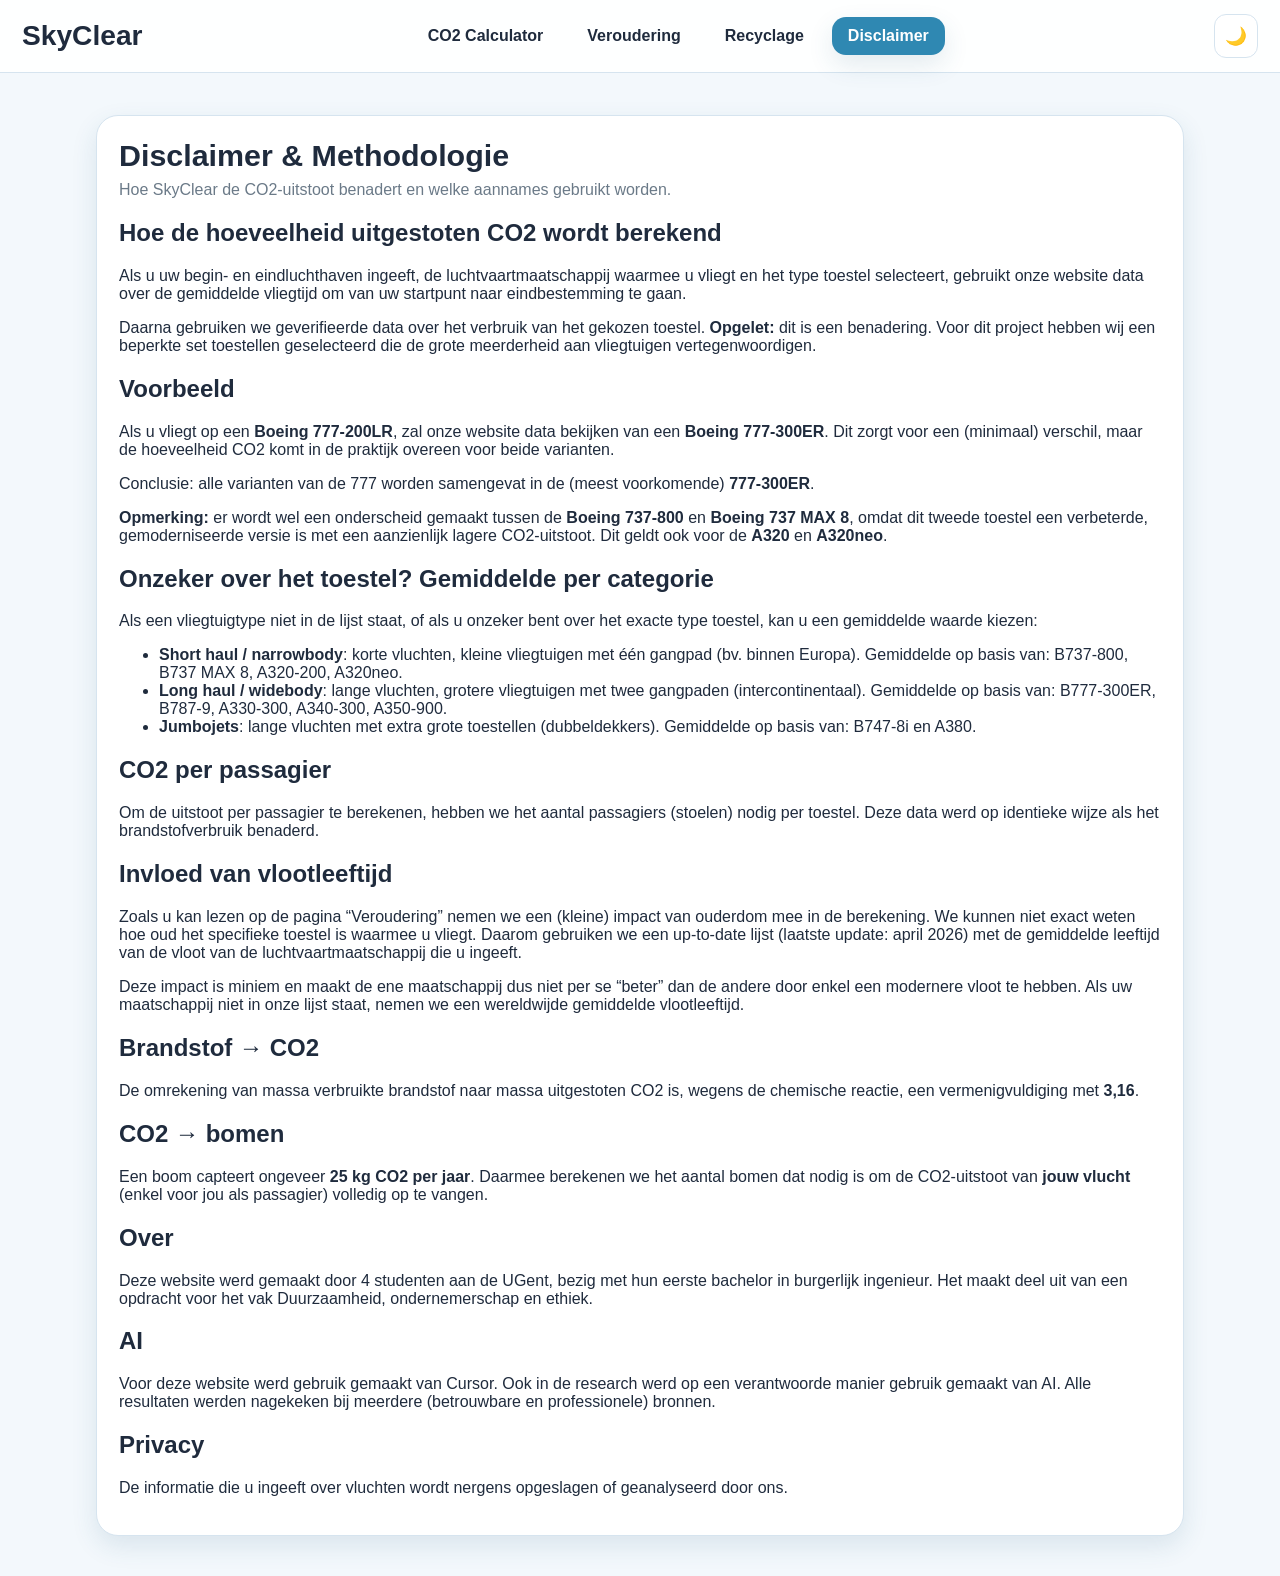
==== disclaimer.html @ 93b94256 "grote aanpassing" ====
<!DOCTYPE html>
<html lang="nl">
  <head>
    <meta charset="UTF-8" />
    <meta name="viewport" content="width=device-width, initial-scale=1.0" />
    <title>SkyClear - Disclaimer</title>
    <link rel="stylesheet" href="styles.css" />
  </head>
  <body>
    <header class="header-shell">
      <div class="header-left">
        <img
          class="logo-small"
          src="assets/skyclear-logo.png"
          alt="SkyClear logo"
          onerror="this.style.display='none'"
        />
        <h1>SkyClear</h1>
      </div>
      <nav class="top-tabs" aria-label="Tabbladen">
        <a class="tab" href="index.html">CO2 Calculator</a>
        <a class="tab" href="onderzoek.html">Veroudering</a>
        <a class="tab" href="recyclage.html">Recyclage</a>
        <a class="tab active" href="disclaimer.html">Disclaimer</a>
      </nav>
      <button id="themeToggle" class="theme-toggle" type="button" aria-label="Toggle dark mode">🌙</button>
    </header>

    <main class="main-wrap">
      <section class="card">
        <div class="card-title">Disclaimer & Methodologie</div>
        <p class="subtitle">Hoe SkyClear de CO2-uitstoot benadert en welke aannames gebruikt worden.</p>

        <h2>Hoe de hoeveelheid uitgestoten CO2 wordt berekend</h2>
        <p>
          Als u uw begin- en eindluchthaven ingeeft, de luchtvaartmaatschappij waarmee u vliegt en het type toestel selecteert,
          gebruikt onze website data over de gemiddelde vliegtijd om van uw startpunt naar eindbestemming te gaan.
        </p>
        <p>
          Daarna gebruiken we geverifieerde data over het verbruik van het gekozen toestel. <strong>Opgelet:</strong> dit is een benadering.
          Voor dit project hebben wij een beperkte set toestellen geselecteerd die de grote meerderheid aan vliegtuigen vertegenwoordigen.
        </p>

        <h2>Voorbeeld</h2>
        <p>
          Als u vliegt op een <strong>Boeing 777-200LR</strong>, zal onze website data bekijken van een <strong>Boeing 777-300ER</strong>.
          Dit zorgt voor een (minimaal) verschil, maar de hoeveelheid CO2 komt in de praktijk overeen voor beide varianten.
        </p>
        <p>
          Conclusie: alle varianten van de 777 worden samengevat in de (meest voorkomende) <strong>777-300ER</strong>.
        </p>
        <p>
          <strong>Opmerking:</strong> er wordt wel een onderscheid gemaakt tussen de <strong>Boeing 737-800</strong> en <strong>Boeing 737 MAX 8</strong>,
          omdat dit tweede toestel een verbeterde, gemoderniseerde versie is met een aanzienlijk lagere CO2-uitstoot.
          Dit geldt ook voor de <strong>A320</strong> en <strong>A320neo</strong>.
        </p>

        <h2>Onzeker over het toestel? Gemiddelde per categorie</h2>
        <p>Als een vliegtuigtype niet in de lijst staat, of als u onzeker bent over het exacte type toestel, kan u een gemiddelde waarde kiezen:</p>
        <ul>
          <li>
            <strong>Short haul / narrowbody</strong>: korte vluchten, kleine vliegtuigen met één gangpad (bv. binnen Europa).
            Gemiddelde op basis van: B737-800, B737 MAX 8, A320-200, A320neo.
          </li>
          <li>
            <strong>Long haul / widebody</strong>: lange vluchten, grotere vliegtuigen met twee gangpaden (intercontinentaal).
            Gemiddelde op basis van: B777-300ER, B787-9, A330-300, A340-300, A350-900.
          </li>
          <li>
            <strong>Jumbojets</strong>: lange vluchten met extra grote toestellen (dubbeldekkers).
            Gemiddelde op basis van: B747-8i en A380.
          </li>
        </ul>

        <h2>CO2 per passagier</h2>
        <p>
          Om de uitstoot per passagier te berekenen, hebben we het aantal passagiers (stoelen) nodig per toestel.
          Deze data werd op identieke wijze als het brandstofverbruik benaderd.
        </p>

        <h2>Invloed van vlootleeftijd</h2>
        <p>
          Zoals u kan lezen op de pagina “Veroudering” nemen we een (kleine) impact van ouderdom mee in de berekening.
          We kunnen niet exact weten hoe oud het specifieke toestel is waarmee u vliegt. Daarom gebruiken we een up-to-date lijst
          (laatste update: april 2026) met de gemiddelde leeftijd van de vloot van de luchtvaartmaatschappij die u ingeeft.
        </p>
        <p>
          Deze impact is miniem en maakt de ene maatschappij dus niet per se “beter” dan de andere door enkel een modernere vloot te hebben.
          Als uw maatschappij niet in onze lijst staat, nemen we een wereldwijde gemiddelde vlootleeftijd.
        </p>

        <h2>Brandstof → CO2</h2>
        <p>
          De omrekening van massa verbruikte brandstof naar massa uitgestoten CO2 is, wegens de chemische reactie,
          een vermenigvuldiging met <strong>3,16</strong>.
        </p>

        <h2>CO2 → bomen</h2>
        <p>
          Een boom capteert ongeveer <strong>25 kg CO2 per jaar</strong>. Daarmee berekenen we het aantal bomen dat nodig is
          om de CO2-uitstoot van <strong>jouw vlucht</strong> (enkel voor jou als passagier) volledig op te vangen.
        </p>

        <h2>Over</h2>
        <p>
          Deze website werd gemaakt door 4 studenten aan de UGent, bezig met hun eerste bachelor in burgerlijk ingenieur.
          Het maakt deel uit van een opdracht voor het vak Duurzaamheid, ondernemerschap en ethiek.
        </p>

        <h2>AI</h2>
        <p>
          Voor deze website werd gebruik gemaakt van Cursor. Ook in de research werd op een verantwoorde manier gebruik gemaakt van AI.
          Alle resultaten werden nagekeken bij meerdere (betrouwbare en professionele) bronnen.
        </p>

        <h2>Privacy</h2>
        <p>
          De informatie die u ingeeft over vluchten wordt nergens opgeslagen of geanalyseerd door ons.
        </p>
      </section>
    </main>

    <script>
      const btn = document.getElementById("themeToggle");
      if (localStorage.getItem("skyclear-theme") === "dark") document.body.classList.add("dark");
      btn.addEventListener("click", () => {
        document.body.classList.toggle("dark");
        localStorage.setItem("skyclear-theme", document.body.classList.contains("dark") ? "dark" : "light");
      });
    </script>
  </body>
</html>
---- styles.css ----
:root {
  --bg: #f3f8fc;
  --panel: #ffffff;
  --text: #1f2b3d;
  --muted: #6b7a88;
  --line: #d6e4ef;
  --blue: #2f88b2;
  --blue-strong: #24759b;
  --green: #6dc242;
  --shadow: 0 10px 26px rgba(33, 90, 126, 0.12);
}

body.dark {
  --bg: #0f1b26;
  --panel: #182836;
  --text: #ecf5fb;
  --muted: #9eb5c6;
  --line: #2c4558;
  --blue: #2f88b2;
  --blue-strong: #57a9d1;
  --green: #8dda60;
  --shadow: 0 16px 36px rgba(0, 0, 0, 0.3);
}

body.dark .logo-small {
  background: color-mix(in srgb, var(--panel) 88%, #0b1420);
  border-color: color-mix(in srgb, var(--line) 90%, transparent);
}

* {
  box-sizing: border-box;
}

html,
body {
  margin: 0;
  padding: 0;
  font-family: "Segoe UI", Tahoma, Geneva, Verdana, sans-serif;
  color: var(--text);
  background: var(--bg);
  transition: background-color 0.3s ease, color 0.3s ease;
}

.header-shell {
  position: sticky;
  top: 0;
  z-index: 20;
  display: flex;
  align-items: center;
  justify-content: space-between;
  gap: 12px;
  padding: 14px 22px;
  border-bottom: 1px solid var(--line);
  background: color-mix(in srgb, var(--panel) 90%, transparent);
  backdrop-filter: blur(10px);
}

.header-left {
  display: flex;
  align-items: center;
  gap: 12px;
}

.header-left h1 {
  margin: 0;
  font-size: clamp(1.1rem, 1.2vw + 0.8rem, 1.8rem);
}

.logo-small {
  width: 54px;
  height: 54px;
  padding: 8px;
  border-radius: 14px;
  object-fit: contain;
  background: color-mix(in srgb, var(--panel) 92%, #ffffff);
  border: 1px solid color-mix(in srgb, var(--line) 80%, transparent);
  box-shadow: 0 10px 22px rgba(33, 90, 126, 0.14);
}

.top-tabs {
  display: flex;
  gap: 12px;
  flex-wrap: wrap;
}

.tab {
  text-decoration: none;
  color: var(--text);
  border-radius: 14px;
  padding: 10px 16px;
  font-weight: 600;
  transition: all 0.2s ease;
}

.tab:hover {
  transform: translateY(-1px);
  background: color-mix(in srgb, var(--blue) 10%, transparent);
}

.tab.active {
  color: #fff;
  background: var(--blue);
  box-shadow: var(--shadow);
}

.theme-toggle {
  border: 1px solid var(--line);
  background: var(--panel);
  color: var(--text);
  font-size: 1.1rem;
  width: 44px;
  height: 44px;
  border-radius: 12px;
  cursor: pointer;
}

.main-wrap {
  width: min(1120px, 100%);
  margin: 0 auto;
  padding: 24px 16px 40px;
}

.hero-strip {
  text-align: center;
  background: linear-gradient(180deg, color-mix(in srgb, var(--blue) 20%, #fff) 0%, var(--panel) 100%);
  border: 1px solid var(--line);
  border-radius: 20px;
  padding: 34px 18px;
  box-shadow: var(--shadow);
}

.hero-strip h2 {
  margin: 8px 0;
  font-size: clamp(2rem, 4vw, 3rem);
}

.hero-strip p {
  margin: 0;
  color: var(--muted);
  font-size: clamp(1rem, 2vw, 1.45rem);
}

.hero-icon {
  width: 64px;
  height: 64px;
  margin: 0 auto 10px;
  display: grid;
  place-items: center;
  border-radius: 18px;
  font-size: 1.8rem;
  background: color-mix(in srgb, var(--blue) 22%, transparent);
}

.card {
  margin-top: 18px;
  background: var(--panel);
  border: 1px solid var(--line);
  border-radius: 22px;
  padding: 22px;
  box-shadow: var(--shadow);
}

.card-title {
  font-size: 1.9rem;
  font-weight: 700;
  margin-bottom: 8px;
}

.subtitle {
  margin: 0 0 16px;
  color: var(--muted);
}

.excel-grid,
.form-grid {
  display: grid;
  gap: 14px;
  grid-template-columns: repeat(auto-fit, minmax(240px, 1fr));
}

.upload {
  border: 1px solid var(--line);
  border-radius: 14px;
  padding: 10px 12px;
  background: color-mix(in srgb, var(--bg) 80%, var(--panel));
  font-size: 0.95rem;
}

.upload span {
  display: block;
  margin-bottom: 7px;
  font-weight: 600;
}

label {
  display: block;
  margin-top: 10px;
  margin-bottom: 6px;
  font-weight: 600;
}

input,
select {
  width: 100%;
  border: 1px solid var(--line);
  border-radius: 14px;
  background: color-mix(in srgb, var(--panel) 85%, #f7fbff);
  color: var(--text);
  padding: 12px 12px;
  font-size: 1rem;
}

input:focus,
select:focus {
  outline: 2px solid color-mix(in srgb, var(--blue) 34%, transparent);
  border-color: var(--blue);
}

.actions {
  margin-top: 16px;
  display: flex;
  gap: 10px;
}

.btn {
  border: 0;
  border-radius: 12px;
  padding: 10px 16px;
  font-size: 1rem;
  font-weight: 700;
  cursor: pointer;
}

.btn.primary {
  color: #fff;
  background: linear-gradient(135deg, var(--blue) 0%, var(--green) 100%);
}

.btn.subtle {
  color: var(--text);
  background: color-mix(in srgb, var(--blue) 12%, var(--panel));
}

.result-grid {
  display: grid;
  grid-template-columns: 1fr 1fr;
  gap: 14px;
  align-items: center;
}

.kpi-grid {
  display: grid;
  grid-template-columns: repeat(3, minmax(0, 1fr));
  gap: 12px;
  margin-bottom: 12px;
}

.kpi-card {
  border: 1px solid var(--line);
  border-radius: 16px;
  padding: 14px;
  background: color-mix(in srgb, var(--blue) 8%, var(--panel));
}

.kpi-card h4 {
  margin: 0 0 8px;
  color: var(--blue-strong);
}

.kpi-value {
  font-size: clamp(1.6rem, 3vw, 2.5rem);
  font-weight: 800;
}

.kpi-card p {
  margin: 6px 0 0;
  color: var(--muted);
}

.kpi-green {
  background: color-mix(in srgb, var(--green) 14%, var(--panel));
}

#treeIcon {
  font-size: 1.2em;
  margin-right: 4px;
}

.result-grid h3 {
  margin-top: 0;
}

.result-grid p {
  margin: 8px 0;
}

.typeahead-wrap {
  position: relative;
}

.suggestions {
  position: absolute;
  top: calc(100% + 6px);
  left: 0;
  right: 0;
  max-height: 240px;
  overflow: auto;
  border: 1px solid var(--line);
  border-radius: 12px;
  background: var(--panel);
  box-shadow: var(--shadow);
  z-index: 15;
  display: none;
}

.suggestions.visible {
  display: block;
}

.suggestion-item {
  padding: 10px 12px;
  cursor: pointer;
  border-bottom: 1px solid color-mix(in srgb, var(--line) 70%, transparent);
}

.suggestion-item:last-child {
  border-bottom: 0;
}

.suggestion-item:hover {
  background: color-mix(in srgb, var(--blue) 12%, transparent);
}

.result-spotlight {
  background: linear-gradient(135deg, color-mix(in srgb, var(--blue) 18%, #fff) 0%, color-mix(in srgb, var(--green) 16%, #fff) 100%);
  border: 1px solid var(--line);
  border-radius: 18px;
  padding: 18px;
}

.big-value {
  font-size: clamp(1.8rem, 4vw, 3rem);
  font-weight: 800;
  margin: 8px 0 12px;
  color: var(--blue-strong);
}

.big-value small {
  display: block;
  font-size: 0.95rem;
  color: var(--muted);
}

.mini-note {
  margin: 6px 0;
}

.mini-formula {
  font-size: 0.86rem;
  color: var(--muted);
}

#sustainabilityBadge {
  display: inline-block;
  padding: 4px 10px;
  border-radius: 999px;
  font-weight: 700;
  background: color-mix(in srgb, var(--blue) 14%, var(--panel));
}

.chart-wrap {
  border: 1px solid var(--line);
  border-radius: 16px;
  padding: 14px;
  background: color-mix(in srgb, var(--panel) 82%, #fff);
}

.chart-caption {
  margin-top: 10px;
  text-align: center;
  color: var(--muted);
  font-weight: 600;
}

.coming-soon {
  text-align: center;
  border: 2px dashed var(--line);
  border-radius: 18px;
  padding: 40px 16px;
}

.inline-figure {
  margin: 14px 0 18px;
}

.content-img {
  width: 100%;
  height: auto;
  display: block;
  border-radius: 18px;
  border: 1px solid color-mix(in srgb, var(--line) 80%, transparent);
  box-shadow: 0 10px 24px rgba(33, 90, 126, 0.12);
}

.img-caption {
  margin-top: 10px;
  color: var(--muted);
  text-align: center;
  font-weight: 600;
}

.accordion-grid {
  display: grid;
  gap: 12px;
  margin-top: 12px;
}

.accordion-card {
  border: 1px solid var(--line);
  border-radius: 18px;
  background: color-mix(in srgb, var(--blue) 6%, var(--panel));
  overflow: clip;
}

.accordion-card > summary {
  cursor: pointer;
  padding: 14px 14px;
  list-style: none;
  font-weight: 800;
  color: var(--blue-strong);
  display: flex;
  align-items: center;
  justify-content: space-between;
  gap: 12px;
}

.accordion-card > summary::-webkit-details-marker {
  display: none;
}

.accordion-card > summary::after {
  content: "▾";
  color: color-mix(in srgb, var(--text) 70%, var(--muted));
  transition: transform 0.2s ease;
}

.accordion-card[open] > summary::after {
  transform: rotate(180deg);
}

.accordion-body {
  padding: 0 14px 14px;
}

.accordion-body p {
  margin: 10px 0 0;
}

.image-grid {
  display: grid;
  grid-template-columns: repeat(4, minmax(0, 1fr));
  gap: 10px;
  margin: 14px 0 18px;
}

.image-card {
  margin: 0;
  border-radius: 18px;
  overflow: clip;
  border: 1px solid color-mix(in srgb, var(--line) 80%, transparent);
  background: color-mix(in srgb, var(--panel) 80%, #fff);
}

.image-card .content-img {
  border: 0;
  border-radius: 0;
  box-shadow: none;
}

@media (max-width: 900px) {
  .header-shell {
    flex-wrap: wrap;
  }

  .result-grid {
    grid-template-columns: 1fr;
  }

  .kpi-grid {
    grid-template-columns: 1fr;
  }

  .image-grid {
    grid-template-columns: repeat(2, minmax(0, 1fr));
  }
}
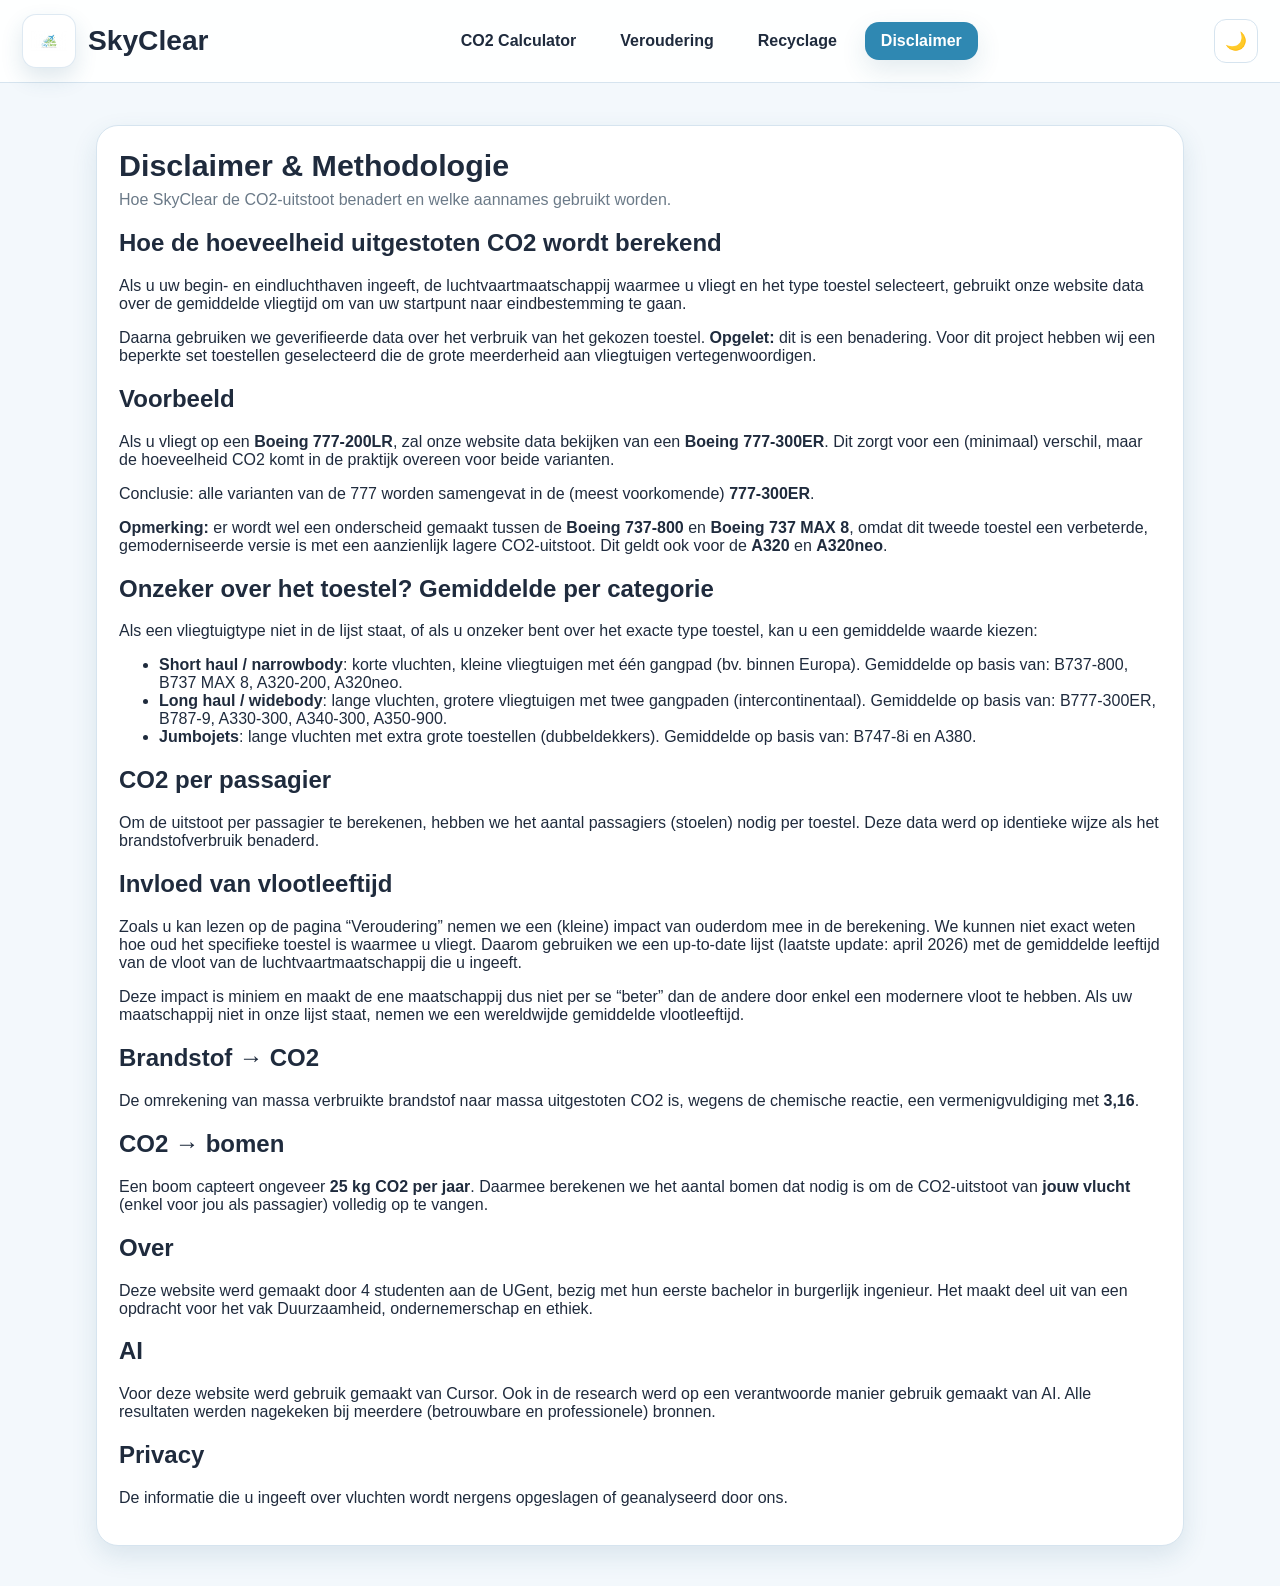
==== commit ecb3d10a: "grotere aanpassing" ====
--- a/disclaimer.html
+++ b/disclaimer.html
@@ -11,7 +11,7 @@
       <div class="header-left">
         <img
           class="logo-small"
-          src="assets/skyclear-logo.png"
+          src="images/logo.png"
           alt="SkyClear logo"
           onerror="this.style.display='none'"
         />
--- a/styles.css
+++ b/styles.css
@@ -494,3 +494,76 @@
     grid-template-columns: repeat(2, minmax(0, 1fr));
   }
 }
+
+.masonry {
+  display: grid;
+  grid-template-columns: repeat(12, minmax(0, 1fr));
+  gap: 12px;
+  margin: 14px 0 20px;
+}
+
+.masonry-item {
+  margin: 0;
+  border-radius: 20px;
+  overflow: clip;
+  border: 1px solid color-mix(in srgb, var(--line) 80%, transparent);
+  background: color-mix(in srgb, var(--panel) 86%, #fff);
+  box-shadow: 0 10px 24px rgba(33, 90, 126, 0.12);
+}
+
+.masonry-img {
+  width: 100%;
+  height: 100%;
+  display: block;
+  object-fit: cover;
+}
+
+.masonry-item.is-hero {
+  grid-column: span 7;
+  grid-row: span 2;
+  min-height: 300px;
+}
+
+.masonry-item.is-tall {
+  grid-column: span 5;
+  grid-row: span 3;
+  min-height: 420px;
+}
+
+.masonry-item.is-wide {
+  grid-column: span 7;
+  grid-row: span 1;
+  min-height: 220px;
+}
+
+.masonry-item:not(.is-hero):not(.is-tall):not(.is-wide) {
+  grid-column: span 5;
+  grid-row: span 1;
+  min-height: 220px;
+}
+
+@media (max-width: 900px) {
+  .masonry {
+    grid-template-columns: repeat(6, minmax(0, 1fr));
+  }
+  .masonry-item.is-hero {
+    grid-column: span 6;
+    grid-row: span 1;
+    min-height: 220px;
+  }
+  .masonry-item.is-tall {
+    grid-column: span 6;
+    grid-row: span 1;
+    min-height: 220px;
+  }
+  .masonry-item.is-wide {
+    grid-column: span 6;
+    grid-row: span 1;
+    min-height: 220px;
+  }
+  .masonry-item:not(.is-hero):not(.is-tall):not(.is-wide) {
+    grid-column: span 6;
+    grid-row: span 1;
+    min-height: 220px;
+  }
+}
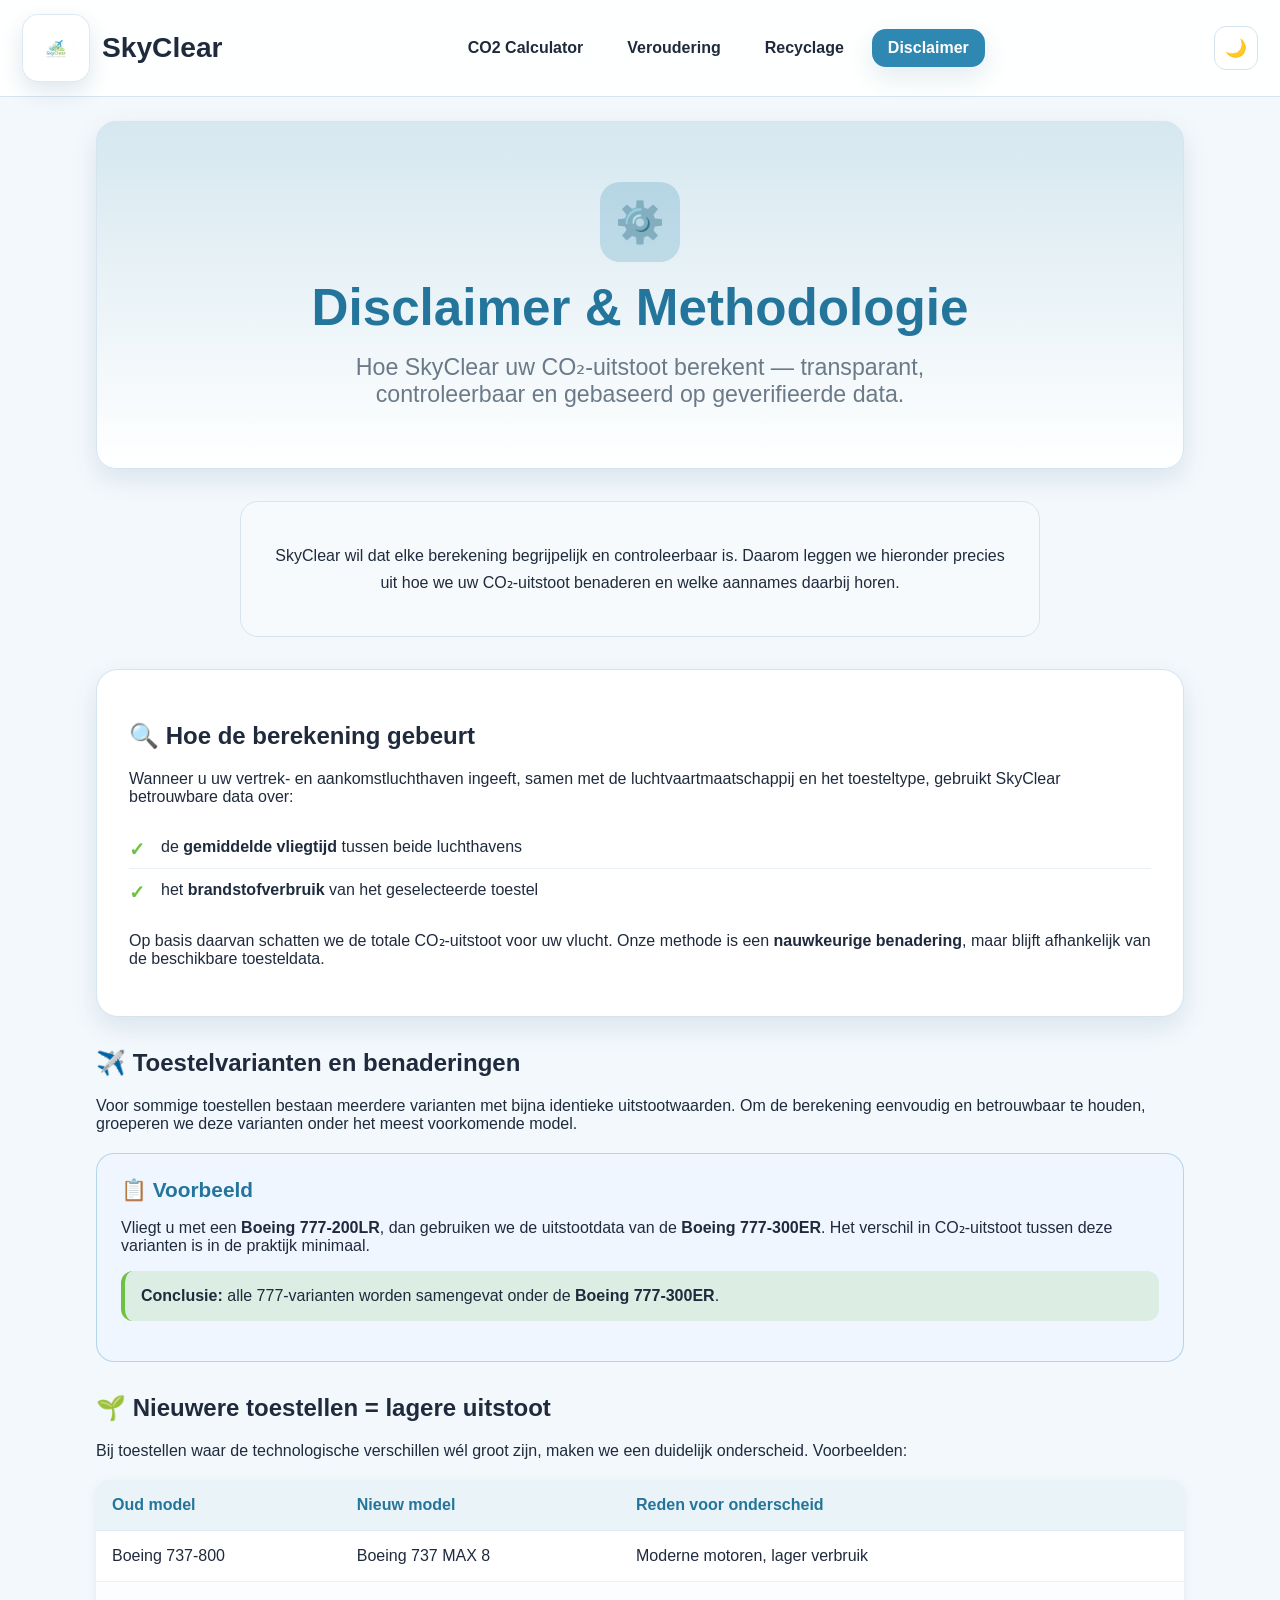
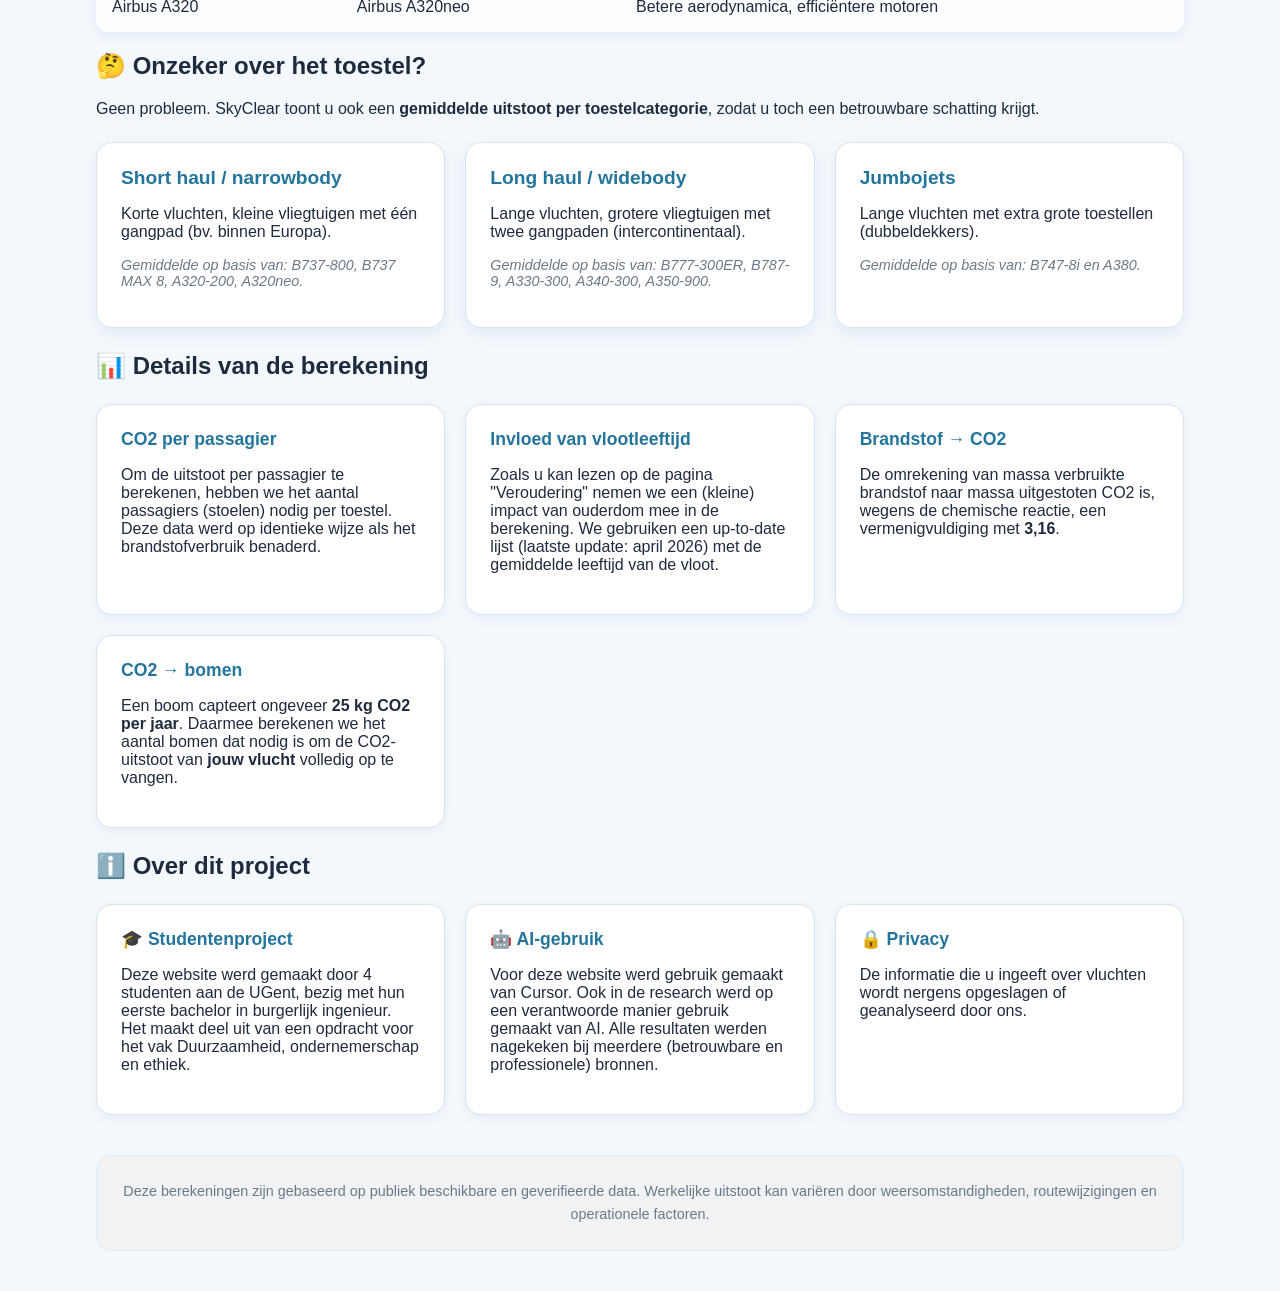
==== commit fa986014: "grote aanpassing" ====
--- a/disclaimer.html
+++ b/disclaimer.html
@@ -23,109 +23,195 @@
         <a class="tab" href="recyclage.html">Recyclage</a>
         <a class="tab active" href="disclaimer.html">Disclaimer</a>
       </nav>
-      <button id="themeToggle" class="theme-toggle" type="button" aria-label="Toggle dark mode">🌙</button>
+      <button id="themeToggle" class="theme-toggle" type="button" aria-label="Toggle dark mode">
+        <span class="theme-icon">🌙</span>
+      </button>
     </header>
 
     <main class="main-wrap">
-      <section class="card">
-        <div class="card-title">Disclaimer & Methodologie</div>
-        <p class="subtitle">Hoe SkyClear de CO2-uitstoot benadert en welke aannames gebruikt worden.</p>
-
-        <h2>Hoe de hoeveelheid uitgestoten CO2 wordt berekend</h2>
-        <p>
-          Als u uw begin- en eindluchthaven ingeeft, de luchtvaartmaatschappij waarmee u vliegt en het type toestel selecteert,
-          gebruikt onze website data over de gemiddelde vliegtijd om van uw startpunt naar eindbestemming te gaan.
-        </p>
-        <p>
-          Daarna gebruiken we geverifieerde data over het verbruik van het gekozen toestel. <strong>Opgelet:</strong> dit is een benadering.
-          Voor dit project hebben wij een beperkte set toestellen geselecteerd die de grote meerderheid aan vliegtuigen vertegenwoordigen.
-        </p>
-
-        <h2>Voorbeeld</h2>
-        <p>
-          Als u vliegt op een <strong>Boeing 777-200LR</strong>, zal onze website data bekijken van een <strong>Boeing 777-300ER</strong>.
-          Dit zorgt voor een (minimaal) verschil, maar de hoeveelheid CO2 komt in de praktijk overeen voor beide varianten.
-        </p>
-        <p>
-          Conclusie: alle varianten van de 777 worden samengevat in de (meest voorkomende) <strong>777-300ER</strong>.
-        </p>
-        <p>
-          <strong>Opmerking:</strong> er wordt wel een onderscheid gemaakt tussen de <strong>Boeing 737-800</strong> en <strong>Boeing 737 MAX 8</strong>,
-          omdat dit tweede toestel een verbeterde, gemoderniseerde versie is met een aanzienlijk lagere CO2-uitstoot.
-          Dit geldt ook voor de <strong>A320</strong> en <strong>A320neo</strong>.
-        </p>
-
-        <h2>Onzeker over het toestel? Gemiddelde per categorie</h2>
-        <p>Als een vliegtuigtype niet in de lijst staat, of als u onzeker bent over het exacte type toestel, kan u een gemiddelde waarde kiezen:</p>
-        <ul>
-          <li>
-            <strong>Short haul / narrowbody</strong>: korte vluchten, kleine vliegtuigen met één gangpad (bv. binnen Europa).
-            Gemiddelde op basis van: B737-800, B737 MAX 8, A320-200, A320neo.
-          </li>
-          <li>
-            <strong>Long haul / widebody</strong>: lange vluchten, grotere vliegtuigen met twee gangpaden (intercontinentaal).
-            Gemiddelde op basis van: B777-300ER, B787-9, A330-300, A340-300, A350-900.
-          </li>
-          <li>
-            <strong>Jumbojets</strong>: lange vluchten met extra grote toestellen (dubbeldekkers).
-            Gemiddelde op basis van: B747-8i en A380.
-          </li>
+      <section class="hero-disclaimer">
+        <div class="hero-icon-disclaimer">⚙️</div>
+        <h1>Disclaimer & Methodologie</h1>
+        <p class="hero-subtitle">Hoe SkyClear uw CO₂-uitstoot berekent — transparant, controleerbaar en gebaseerd op geverifieerde data.</p>
+      </section>
+
+      <section class="intro-section">
+        <p>
+          SkyClear wil dat elke berekening begrijpelijk en controleerbaar is. Daarom leggen we hieronder precies uit hoe we uw CO₂-uitstoot benaderen en welke aannames daarbij horen.
+        </p>
+      </section>
+
+      <section class="method-section">
+        <h2>🔍 Hoe de berekening gebeurt</h2>
+        <p>
+          Wanneer u uw vertrek- en aankomstluchthaven ingeeft, samen met de luchtvaartmaatschappij en het toesteltype, gebruikt SkyClear betrouwbare data over:
+        </p>
+        <ul class="method-list">
+          <li>de <strong>gemiddelde vliegtijd</strong> tussen beide luchthavens</li>
+          <li>het <strong>brandstofverbruik</strong> van het geselecteerde toestel</li>
         </ul>
-
-        <h2>CO2 per passagier</h2>
-        <p>
-          Om de uitstoot per passagier te berekenen, hebben we het aantal passagiers (stoelen) nodig per toestel.
-          Deze data werd op identieke wijze als het brandstofverbruik benaderd.
-        </p>
-
-        <h2>Invloed van vlootleeftijd</h2>
-        <p>
-          Zoals u kan lezen op de pagina “Veroudering” nemen we een (kleine) impact van ouderdom mee in de berekening.
-          We kunnen niet exact weten hoe oud het specifieke toestel is waarmee u vliegt. Daarom gebruiken we een up-to-date lijst
-          (laatste update: april 2026) met de gemiddelde leeftijd van de vloot van de luchtvaartmaatschappij die u ingeeft.
-        </p>
-        <p>
-          Deze impact is miniem en maakt de ene maatschappij dus niet per se “beter” dan de andere door enkel een modernere vloot te hebben.
-          Als uw maatschappij niet in onze lijst staat, nemen we een wereldwijde gemiddelde vlootleeftijd.
-        </p>
-
-        <h2>Brandstof → CO2</h2>
-        <p>
-          De omrekening van massa verbruikte brandstof naar massa uitgestoten CO2 is, wegens de chemische reactie,
-          een vermenigvuldiging met <strong>3,16</strong>.
-        </p>
-
-        <h2>CO2 → bomen</h2>
-        <p>
-          Een boom capteert ongeveer <strong>25 kg CO2 per jaar</strong>. Daarmee berekenen we het aantal bomen dat nodig is
-          om de CO2-uitstoot van <strong>jouw vlucht</strong> (enkel voor jou als passagier) volledig op te vangen.
-        </p>
-
-        <h2>Over</h2>
-        <p>
-          Deze website werd gemaakt door 4 studenten aan de UGent, bezig met hun eerste bachelor in burgerlijk ingenieur.
-          Het maakt deel uit van een opdracht voor het vak Duurzaamheid, ondernemerschap en ethiek.
-        </p>
-
-        <h2>AI</h2>
-        <p>
-          Voor deze website werd gebruik gemaakt van Cursor. Ook in de research werd op een verantwoorde manier gebruik gemaakt van AI.
-          Alle resultaten werden nagekeken bij meerdere (betrouwbare en professionele) bronnen.
-        </p>
-
-        <h2>Privacy</h2>
-        <p>
-          De informatie die u ingeeft over vluchten wordt nergens opgeslagen of geanalyseerd door ons.
-        </p>
-      </section>
+        <p>
+          Op basis daarvan schatten we de totale CO₂-uitstoot voor uw vlucht.
+          Onze methode is een <strong>nauwkeurige benadering</strong>, maar blijft afhankelijk van de beschikbare toesteldata.
+        </p>
+      </section>
+
+      <section class="info-box-section">
+        <h2>✈️ Toestelvarianten en benaderingen</h2>
+        <p>
+          Voor sommige toestellen bestaan meerdere varianten met bijna identieke uitstootwaarden.
+          Om de berekening eenvoudig en betrouwbaar te houden, groeperen we deze varianten onder het meest voorkomende model.
+        </p>
+        <div class="info-box">
+          <h3>📋 Voorbeeld</h3>
+          <p>
+            Vliegt u met een <strong>Boeing 777-200LR</strong>, dan gebruiken we de uitstootdata van de <strong>Boeing 777-300ER</strong>.
+            Het verschil in CO₂-uitstoot tussen deze varianten is in de praktijk minimaal.
+          </p>
+          <p class="conclusion">
+            <strong>Conclusie:</strong> alle 777-varianten worden samengevat onder de <strong>Boeing 777-300ER</strong>.
+          </p>
+        </div>
+      </section>
+
+      <section class="distinction-section">
+        <h2>🌱 Nieuwere toestellen = lagere uitstoot</h2>
+        <p>
+          Bij toestellen waar de technologische verschillen wél groot zijn, maken we een duidelijk onderscheid.
+          Voorbeelden:
+        </p>
+        <div class="comparison-table">
+          <table>
+            <thead>
+              <tr>
+                <th>Oud model</th>
+                <th>Nieuw model</th>
+                <th>Reden voor onderscheid</th>
+              </tr>
+            </thead>
+            <tbody>
+              <tr>
+                <td>Boeing 737-800</td>
+                <td>Boeing 737 MAX 8</td>
+                <td>Moderne motoren, lager verbruik</td>
+              </tr>
+              <tr>
+                <td>Airbus A320</td>
+                <td>Airbus A320neo</td>
+                <td>Betere aerodynamica, efficiëntere motoren</td>
+              </tr>
+            </tbody>
+          </table>
+        </div>
+      </section>
+
+      <section class="categories-section">
+        <h2>🤔 Onzeker over het toestel?</h2>
+        <p>
+          Geen probleem. SkyClear toont u ook een <strong>gemiddelde uitstoot per toestelcategorie</strong>, zodat u toch een betrouwbare schatting krijgt.
+        </p>
+        <div class="category-cards">
+          <div class="category-card">
+            <h3>Short haul / narrowbody</h3>
+            <p>Korte vluchten, kleine vliegtuigen met één gangpad (bv. binnen Europa).</p>
+            <p class="category-basis">Gemiddelde op basis van: B737-800, B737 MAX 8, A320-200, A320neo.</p>
+          </div>
+          <div class="category-card">
+            <h3>Long haul / widebody</h3>
+            <p>Lange vluchten, grotere vliegtuigen met twee gangpaden (intercontinentaal).</p>
+            <p class="category-basis">Gemiddelde op basis van: B777-300ER, B787-9, A330-300, A340-300, A350-900.</p>
+          </div>
+          <div class="category-card">
+            <h3>Jumbojets</h3>
+            <p>Lange vluchten met extra grote toestellen (dubbeldekkers).</p>
+            <p class="category-basis">Gemiddelde op basis van: B747-8i en A380.</p>
+          </div>
+        </div>
+      </section>
+
+      <section class="details-section">
+        <h2>📊 Details van de berekening</h2>
+        <div class="details-grid">
+          <div class="detail-card">
+            <h3>CO2 per passagier</h3>
+            <p>
+              Om de uitstoot per passagier te berekenen, hebben we het aantal passagiers (stoelen) nodig per toestel.
+              Deze data werd op identieke wijze als het brandstofverbruik benaderd.
+            </p>
+          </div>
+          <div class="detail-card">
+            <h3>Invloed van vlootleeftijd</h3>
+            <p>
+              Zoals u kan lezen op de pagina "Veroudering" nemen we een (kleine) impact van ouderdom mee in de berekening.
+              We gebruiken een up-to-date lijst (laatste update: april 2026) met de gemiddelde leeftijd van de vloot.
+            </p>
+          </div>
+          <div class="detail-card">
+            <h3>Brandstof → CO2</h3>
+            <p>
+              De omrekening van massa verbruikte brandstof naar massa uitgestoten CO2 is, wegens de chemische reactie,
+              een vermenigvuldiging met <strong>3,16</strong>.
+            </p>
+          </div>
+          <div class="detail-card">
+            <h3>CO2 → bomen</h3>
+            <p>
+              Een boom capteert ongeveer <strong>25 kg CO2 per jaar</strong>. Daarmee berekenen we het aantal bomen dat nodig is
+              om de CO2-uitstoot van <strong>jouw vlucht</strong> volledig op te vangen.
+            </p>
+          </div>
+        </div>
+      </section>
+
+      <section class="about-section">
+        <h2>ℹ️ Over dit project</h2>
+        <div class="about-grid">
+          <div class="about-card">
+            <h3>🎓 Studentenproject</h3>
+            <p>
+              Deze website werd gemaakt door 4 studenten aan de UGent, bezig met hun eerste bachelor in burgerlijk ingenieur.
+              Het maakt deel uit van een opdracht voor het vak Duurzaamheid, ondernemerschap en ethiek.
+            </p>
+          </div>
+          <div class="about-card">
+            <h3>🤖 AI-gebruik</h3>
+            <p>
+              Voor deze website werd gebruik gemaakt van Cursor. Ook in de research werd op een verantwoorde manier gebruik gemaakt van AI.
+              Alle resultaten werden nagekeken bij meerdere (betrouwbare en professionele) bronnen.
+            </p>
+          </div>
+          <div class="about-card">
+            <h3>🔒 Privacy</h3>
+            <p>
+              De informatie die u ingeeft over vluchten wordt nergens opgeslagen of geanalyseerd door ons.
+            </p>
+          </div>
+        </div>
+      </section>
+
+      <footer class="disclaimer-footer">
+        <p>
+          Deze berekeningen zijn gebaseerd op publiek beschikbare en geverifieerde data. Werkelijke uitstoot kan variëren door weersomstandigheden, routewijzigingen en operationele factoren.
+        </p>
+      </footer>
     </main>
 
     <script>
       const btn = document.getElementById("themeToggle");
+      const icon = btn.querySelector('.theme-icon');
+      
+      function updateThemeIcon() {
+        const isDark = document.body.classList.contains("dark");
+        icon.textContent = isDark ? "☀️" : "🌙";
+      }
+      
       if (localStorage.getItem("skyclear-theme") === "dark") document.body.classList.add("dark");
+      updateThemeIcon();
+      
       btn.addEventListener("click", () => {
         document.body.classList.toggle("dark");
         localStorage.setItem("skyclear-theme", document.body.classList.contains("dark") ? "dark" : "light");
+        updateThemeIcon();
       });
     </script>
   </body>
--- a/styles.css
+++ b/styles.css
@@ -67,10 +67,10 @@
 }
 
 .logo-small {
-  width: 54px;
-  height: 54px;
-  padding: 8px;
-  border-radius: 14px;
+  width: 68px;
+  height: 68px;
+  padding: 10px;
+  border-radius: 16px;
   object-fit: contain;
   background: color-mix(in srgb, var(--panel) 92%, #ffffff);
   border: 1px solid color-mix(in srgb, var(--line) 80%, transparent);
@@ -456,6 +456,384 @@
   margin: 10px 0 0;
 }
 
+.flip-card {
+  border: 1px solid var(--line);
+  border-radius: 18px;
+  background: color-mix(in srgb, var(--blue) 6%, var(--panel));
+  height: 200px;
+  perspective: 1000px;
+  cursor: pointer;
+}
+
+.flip-card-inner {
+  position: relative;
+  width: 100%;
+  height: 100%;
+  text-align: center;
+  transition: transform 0.6s;
+  transform-style: preserve-3d;
+}
+
+.flip-card.flipped .flip-card-inner {
+  transform: rotateY(180deg);
+}
+
+.flip-card-front, .flip-card-back {
+  position: absolute;
+  width: 100%;
+  height: 100%;
+  backface-visibility: hidden;
+  border-radius: 18px;
+  display: flex;
+  flex-direction: column;
+  justify-content: center;
+  padding: 20px;
+}
+
+.flip-card-front {
+  background: color-mix(in srgb, var(--blue) 6%, var(--panel));
+  color: var(--text);
+}
+
+.flip-card-back {
+  background: color-mix(in srgb, var(--green) 8%, var(--panel));
+  color: var(--text);
+  transform: rotateY(180deg);
+  overflow-y: auto;
+}
+
+.flip-card-title {
+  font-weight: 800;
+  color: var(--blue-strong);
+  font-size: 1.2rem;
+  margin-bottom: 10px;
+}
+
+.flip-card-back p {
+  margin: 8px 0;
+  font-size: 0.95rem;
+  line-height: 1.5;
+}
+
+.sources-section {
+  margin-top: 32px;
+  padding: 24px;
+  background: color-mix(in srgb, var(--blue) 4%, var(--panel));
+  border: 1px solid var(--line);
+  border-radius: 18px;
+}
+
+.sources-section h3 {
+  margin: 0 0 20px;
+  color: var(--blue-strong);
+  font-size: 1.4rem;
+  font-weight: 700;
+}
+
+.sources-grid {
+  display: grid;
+  gap: 16px;
+}
+
+.source-item {
+  padding: 16px;
+  background: var(--panel);
+  border: 1px solid color-mix(in srgb, var(--line) 70%, transparent);
+  border-radius: 12px;
+  transition: all 0.2s ease;
+}
+
+.source-item:hover {
+  transform: translateY(-2px);
+  box-shadow: 0 6px 16px rgba(33, 90, 126, 0.1);
+}
+
+.source-item p {
+  margin: 0;
+  font-size: 0.9rem;
+  line-height: 1.5;
+}
+
+.source-item strong {
+  color: var(--blue-strong);
+}
+
+.source-item a {
+  color: var(--blue);
+  text-decoration: none;
+  word-break: break-all;
+}
+
+.source-item a:hover {
+  text-decoration: underline;
+}
+
+/* Disclaimer Page Modern Layout */
+.hero-disclaimer {
+  text-align: center;
+  background: linear-gradient(180deg, color-mix(in srgb, var(--blue) 20%, #fff) 0%, var(--panel) 100%);
+  border: 1px solid var(--line);
+  border-radius: 20px;
+  padding: 60px 18px;
+  box-shadow: var(--shadow);
+  margin-bottom: 32px;
+}
+
+.hero-disclaimer h1 {
+  margin: 16px 0;
+  font-size: clamp(2.5rem, 4vw, 3.5rem);
+  font-weight: 800;
+  color: var(--blue-strong);
+}
+
+.hero-subtitle {
+  margin: 0;
+  color: var(--muted);
+  font-size: clamp(1.1rem, 2vw, 1.45rem);
+  max-width: 700px;
+  margin: 0 auto;
+}
+
+.hero-icon-disclaimer {
+  width: 80px;
+  height: 80px;
+  margin: 0 auto 16px;
+  display: grid;
+  place-items: center;
+  border-radius: 20px;
+  font-size: 2.5rem;
+  background: color-mix(in srgb, var(--blue) 22%, transparent);
+}
+
+.intro-section {
+  max-width: 800px;
+  margin: 0 auto 32px;
+  padding: 24px;
+  background: color-mix(in srgb, var(--blue) 4%, var(--panel));
+  border: 1px solid var(--line);
+  border-radius: 18px;
+  text-align: center;
+  line-height: 1.7;
+}
+
+.method-section {
+  margin-bottom: 32px;
+  padding: 32px;
+  background: var(--panel);
+  border: 1px solid var(--line);
+  border-radius: 22px;
+  box-shadow: var(--shadow);
+}
+
+.method-list {
+  list-style: none;
+  padding: 0;
+  margin: 20px 0;
+}
+
+.method-list li {
+  padding: 12px 0;
+  border-bottom: 1px solid color-mix(in srgb, var(--line) 50%, transparent);
+  position: relative;
+  padding-left: 32px;
+}
+
+.method-list li:before {
+  content: "✓";
+  position: absolute;
+  left: 0;
+  top: 12px;
+  color: var(--green);
+  font-weight: bold;
+  font-size: 1.2rem;
+}
+
+.method-list li:last-child {
+  border-bottom: none;
+}
+
+.info-box-section {
+  margin-bottom: 32px;
+}
+
+.info-box {
+  background: #EFF6FF;
+  border: 1px solid color-mix(in srgb, var(--blue) 30%, transparent);
+  border-radius: 18px;
+  padding: 24px;
+  margin: 20px 0;
+}
+
+.info-box h3 {
+  margin: 0 0 16px;
+  color: var(--blue-strong);
+  font-size: 1.3rem;
+}
+
+.conclusion {
+  background: color-mix(in srgb, var(--green) 15%, transparent);
+  padding: 16px;
+  border-radius: 12px;
+  margin-top: 16px;
+  border-left: 4px solid var(--green);
+}
+
+.comparison-table {
+  margin: 20px 0;
+}
+
+.comparison-table table {
+  width: 100%;
+  border-collapse: collapse;
+  background: var(--panel);
+  border-radius: 12px;
+  overflow: hidden;
+  box-shadow: 0 4px 12px rgba(33, 90, 126, 0.08);
+}
+
+.comparison-table th,
+.comparison-table td {
+  padding: 16px;
+  text-align: left;
+  border-bottom: 1px solid color-mix(in srgb, var(--line) 50%, transparent);
+}
+
+.comparison-table th {
+  background: color-mix(in srgb, var(--blue) 10%, var(--panel));
+  font-weight: 700;
+  color: var(--blue-strong);
+}
+
+.comparison-table tr:last-child td {
+  border-bottom: none;
+}
+
+.comparison-table tr:nth-child(even) {
+  background: color-mix(in srgb, var(--bg) 30%, var(--panel));
+}
+
+.category-cards {
+  display: grid;
+  grid-template-columns: repeat(auto-fit, minmax(300px, 1fr));
+  gap: 20px;
+  margin: 24px 0;
+}
+
+.category-card {
+  background: var(--panel);
+  border: 1px solid var(--line);
+  border-radius: 16px;
+  padding: 24px;
+  box-shadow: 0 6px 16px rgba(33, 90, 126, 0.08);
+  transition: transform 0.2s ease, box-shadow 0.2s ease;
+}
+
+.category-card:hover {
+  transform: translateY(-4px);
+  box-shadow: 0 12px 24px rgba(33, 90, 126, 0.12);
+}
+
+.category-card h3 {
+  margin: 0 0 12px;
+  color: var(--blue-strong);
+  font-size: 1.2rem;
+}
+
+.category-basis {
+  font-size: 0.9rem;
+  color: var(--muted);
+  font-style: italic;
+  margin-top: 12px;
+}
+
+.details-grid {
+  display: grid;
+  grid-template-columns: repeat(auto-fit, minmax(280px, 1fr));
+  gap: 20px;
+  margin: 24px 0;
+}
+
+.detail-card {
+  background: var(--panel);
+  border: 1px solid var(--line);
+  border-radius: 16px;
+  padding: 24px;
+  box-shadow: 0 4px 12px rgba(33, 90, 126, 0.06);
+}
+
+.detail-card h3 {
+  margin: 0 0 16px;
+  color: var(--blue-strong);
+  font-size: 1.1rem;
+  font-weight: 700;
+}
+
+.about-grid {
+  display: grid;
+  grid-template-columns: repeat(auto-fit, minmax(300px, 1fr));
+  gap: 20px;
+  margin: 24px 0;
+}
+
+.about-card {
+  background: var(--panel);
+  border: 1px solid var(--line);
+  border-radius: 16px;
+  padding: 24px;
+  box-shadow: 0 4px 12px rgba(33, 90, 126, 0.06);
+}
+
+.about-card h3 {
+  margin: 0 0 16px;
+  color: var(--blue-strong);
+  font-size: 1.1rem;
+  font-weight: 700;
+}
+
+.disclaimer-footer {
+  margin-top: 40px;
+  padding: 24px;
+  background: color-mix(in srgb, var(--muted) 10%, var(--panel));
+  border: 1px solid color-mix(in srgb, var(--line) 50%, transparent);
+  border-radius: 16px;
+  text-align: center;
+}
+
+.disclaimer-footer p {
+  margin: 0;
+  font-size: 0.9rem;
+  color: var(--muted);
+  line-height: 1.6;
+}
+
+@media (max-width: 768px) {
+  .hero-disclaimer {
+    padding: 40px 16px;
+  }
+  
+  .method-section,
+  .info-box-section,
+  .categories-section,
+  .details-section,
+  .about-section {
+    padding: 20px;
+  }
+  
+  .category-cards,
+  .details-grid,
+  .about-grid {
+    grid-template-columns: 1fr;
+  }
+  
+  .comparison-table {
+    overflow-x: auto;
+  }
+  
+  .comparison-table table {
+    min-width: 500px;
+  }
+}
+
 .image-grid {
   display: grid;
   grid-template-columns: repeat(4, minmax(0, 1fr));
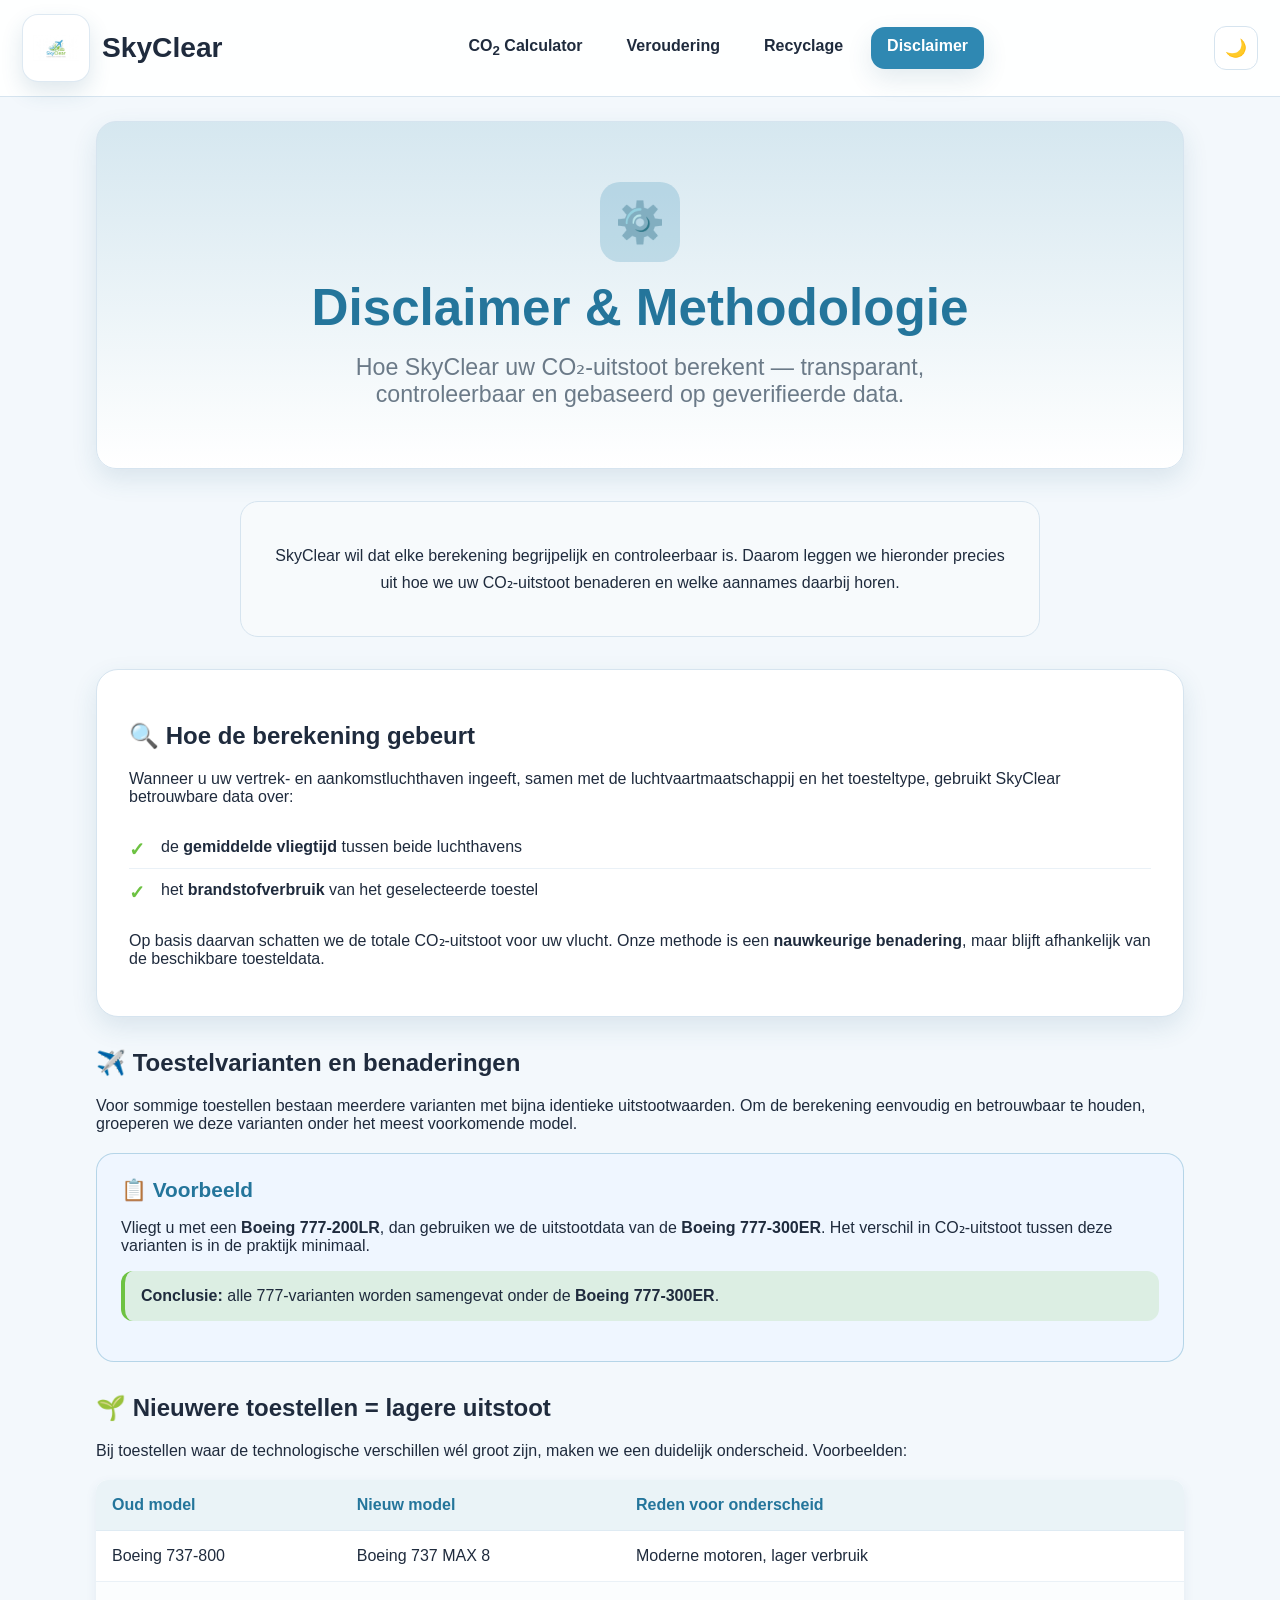
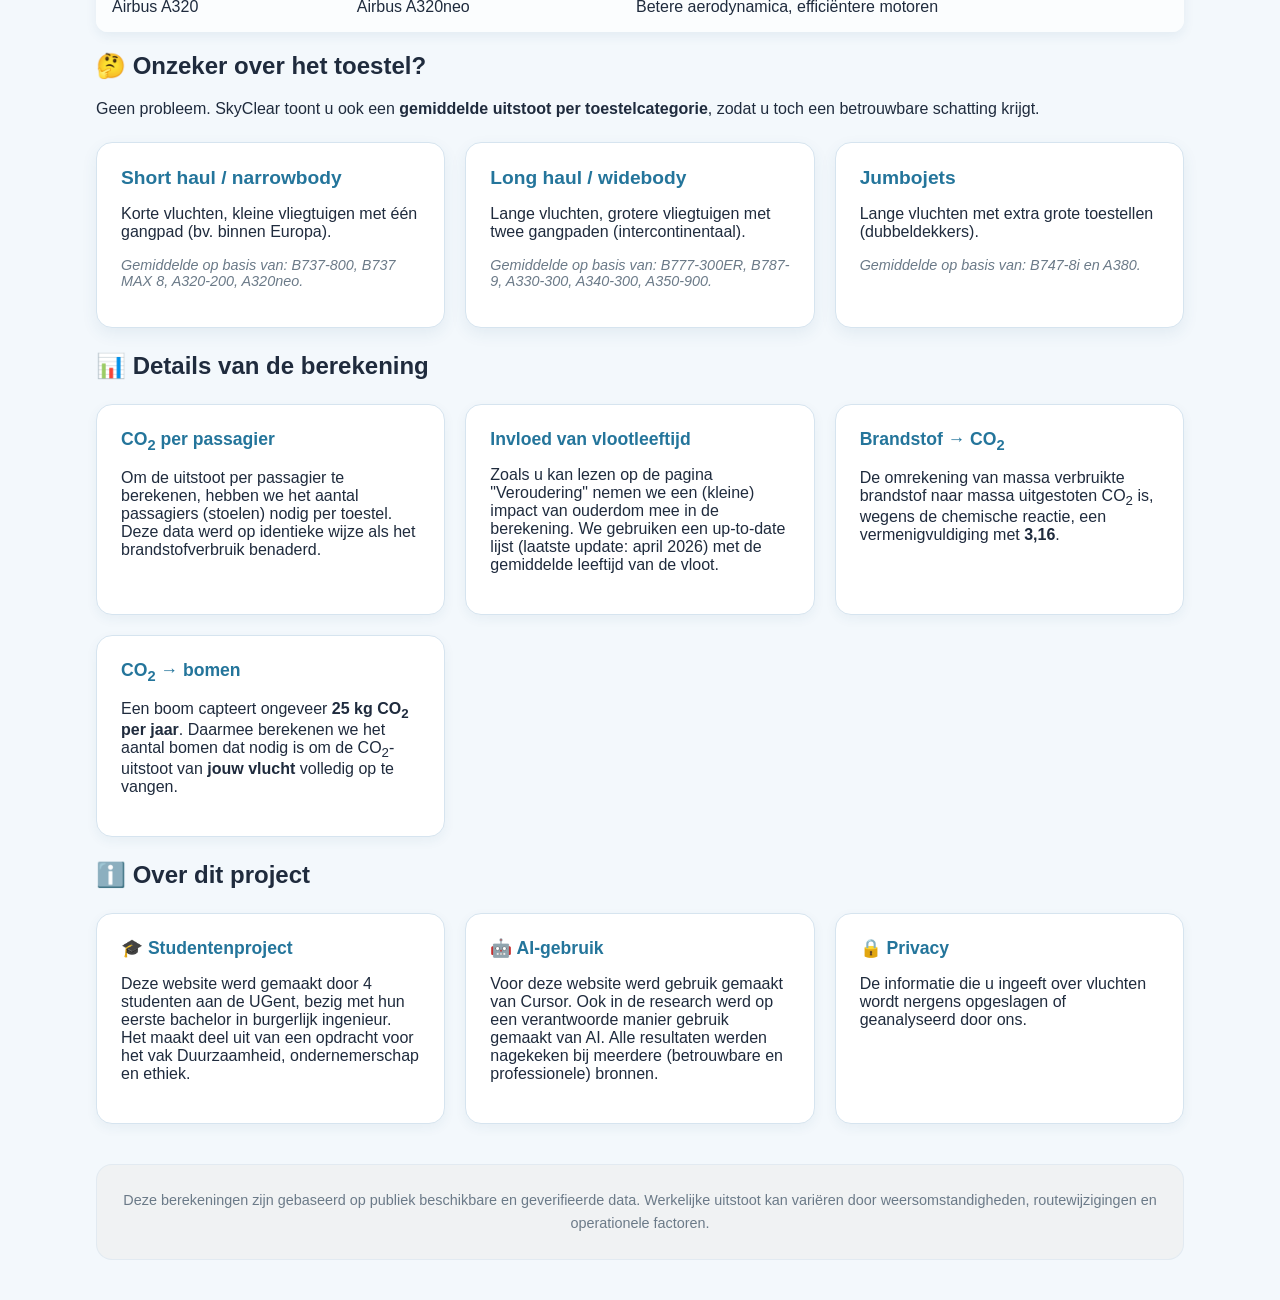
==== commit 1b5f2a53: "opslaan" ====
--- a/disclaimer.html
+++ b/disclaimer.html
@@ -18,7 +18,7 @@
         <h1>SkyClear</h1>
       </div>
       <nav class="top-tabs" aria-label="Tabbladen">
-        <a class="tab" href="index.html">CO2 Calculator</a>
+        <a class="tab" href="index.html">CO<sub>2</sub> Calculator</a>
         <a class="tab" href="onderzoek.html">Veroudering</a>
         <a class="tab" href="recyclage.html">Recyclage</a>
         <a class="tab active" href="disclaimer.html">Disclaimer</a>
@@ -133,7 +133,7 @@
         <h2>📊 Details van de berekening</h2>
         <div class="details-grid">
           <div class="detail-card">
-            <h3>CO2 per passagier</h3>
+            <h3>CO<sub>2</sub> per passagier</h3>
             <p>
               Om de uitstoot per passagier te berekenen, hebben we het aantal passagiers (stoelen) nodig per toestel.
               Deze data werd op identieke wijze als het brandstofverbruik benaderd.
@@ -147,17 +147,17 @@
             </p>
           </div>
           <div class="detail-card">
-            <h3>Brandstof → CO2</h3>
-            <p>
-              De omrekening van massa verbruikte brandstof naar massa uitgestoten CO2 is, wegens de chemische reactie,
+            <h3>Brandstof → CO<sub>2</sub></h3>
+            <p>
+              De omrekening van massa verbruikte brandstof naar massa uitgestoten CO<sub>2</sub> is, wegens de chemische reactie,
               een vermenigvuldiging met <strong>3,16</strong>.
             </p>
           </div>
           <div class="detail-card">
-            <h3>CO2 → bomen</h3>
-            <p>
-              Een boom capteert ongeveer <strong>25 kg CO2 per jaar</strong>. Daarmee berekenen we het aantal bomen dat nodig is
-              om de CO2-uitstoot van <strong>jouw vlucht</strong> volledig op te vangen.
+            <h3>CO<sub>2</sub> → bomen</h3>
+            <p>
+              Een boom capteert ongeveer <strong>25 kg CO<sub>2</sub> per jaar</strong>. Daarmee berekenen we het aantal bomen dat nodig is
+              om de CO<sub>2</sub>-uitstoot van <strong>jouw vlucht</strong> volledig op te vangen.
             </p>
           </div>
         </div>
--- a/styles.css
+++ b/styles.css
@@ -510,9 +510,18 @@
 }
 
 .flip-card-back p {
-  margin: 8px 0;
-  font-size: 0.95rem;
-  line-height: 1.5;
+  margin: 12px 0;
+  font-size: 1rem;
+  line-height: 1.6;
+  color: var(--text);
+}
+
+.flip-card-back p:first-child {
+  margin-top: 0;
+}
+
+.flip-card-back p:last-child {
+  margin-bottom: 0;
 }
 
 .sources-section {
@@ -566,6 +575,417 @@
 
 .source-item a:hover {
   text-decoration: underline;
+}
+
+/* Onderzoek Page Modern Layout */
+.hero-veroudering {
+  text-align: center;
+  background: linear-gradient(180deg, color-mix(in srgb, var(--blue) 20%, #fff) 0%, var(--panel) 100%);
+  border: 1px solid var(--line);
+  border-radius: 20px;
+  padding: 60px 18px;
+  box-shadow: var(--shadow);
+  margin-bottom: 32px;
+}
+
+.hero-veroudering h1 {
+  margin: 16px 0;
+  font-size: clamp(2.5rem, 4vw, 3.5rem);
+  font-weight: 800;
+  color: var(--blue-strong);
+}
+
+.hero-subtitle {
+  margin: 0;
+  color: var(--muted);
+  font-size: clamp(1.1rem, 2vw, 1.45rem);
+  max-width: 700px;
+  margin: 0 auto;
+}
+
+.intro-veroudering {
+  margin-bottom: 40px;
+}
+
+.intro-content {
+  display: grid;
+  grid-template-columns: 1fr 1fr;
+  gap: 40px;
+  align-items: center;
+  background: var(--panel);
+  border: 1px solid var(--line);
+  border-radius: 22px;
+  padding: 32px;
+  box-shadow: var(--shadow);
+}
+
+.intro-text h2 {
+  margin: 0 0 20px;
+  color: var(--blue-strong);
+  font-size: 1.8rem;
+  font-weight: 700;
+}
+
+.intro-text p {
+  margin: 16px 0;
+  line-height: 1.7;
+  font-size: 1.05rem;
+}
+
+.featured-chart {
+  margin: 0;
+}
+
+.featured-chart img {
+  border-radius: 16px;
+  box-shadow: 0 8px 24px rgba(33, 90, 126, 0.15);
+}
+
+.factors-section {
+  margin-bottom: 40px;
+  padding: 32px;
+  background: color-mix(in srgb, var(--blue) 4%, var(--panel));
+  border: 1px solid var(--line);
+  border-radius: 22px;
+}
+
+.factors-section h2 {
+  margin: 0 0 24px;
+  color: var(--blue-strong);
+  font-size: 1.8rem;
+  font-weight: 700;
+  text-align: center;
+}
+
+.factors-grid {
+  display: grid;
+  grid-template-columns: repeat(auto-fit, minmax(250px, 1fr));
+  gap: 20px;
+  margin-top: 24px;
+}
+
+.factor-card {
+  background: var(--panel);
+  border: 1px solid var(--line);
+  border-radius: 16px;
+  padding: 24px;
+  text-align: center;
+  transition: transform 0.2s ease, box-shadow 0.2s ease;
+  box-shadow: 0 4px 12px rgba(33, 90, 126, 0.08);
+}
+
+.factor-card:hover {
+  transform: translateY(-4px);
+  box-shadow: 0 8px 20px rgba(33, 90, 126, 0.12);
+}
+
+.factor-card h3 {
+  margin: 0 0 12px;
+  font-size: 1.3rem;
+  color: var(--blue-strong);
+}
+
+.factor-card p {
+  margin: 0;
+  color: var(--muted);
+  line-height: 1.5;
+}
+
+.aging-impact {
+  margin-bottom: 32px;
+}
+
+.aging-impact h2 {
+  margin: 0 0 24px;
+  color: var(--blue-strong);
+  font-size: 1.8rem;
+  font-weight: 700;
+  text-align: center;
+}
+
+.aging-impact p {
+  text-align: center;
+  max-width: 800px;
+  margin: 0 auto 32px;
+  line-height: 1.7;
+  font-size: 1.05rem;
+}
+
+.aerodynamics-section {
+  margin: 40px 0;
+  padding: 32px;
+  background: color-mix(in srgb, var(--green) 8%, var(--panel));
+  border: 1px solid color-mix(in srgb, var(--green) 30%, transparent);
+  border-radius: 22px;
+  box-shadow: var(--shadow);
+}
+
+.aerodynamics-section h3 {
+  margin: 0 0 24px;
+  color: var(--blue-strong);
+  font-size: 1.8rem;
+  font-weight: 700;
+  text-align: center;
+}
+
+.aero-content {
+  display: grid;
+  grid-template-columns: 1fr 1fr;
+  gap: 40px;
+  align-items: center;
+}
+
+.aero-text p {
+  margin: 16px 0;
+  line-height: 1.7;
+  font-size: 1.05rem;
+}
+
+.aero-visual {
+  margin: 0;
+}
+
+@media (max-width: 900px) {
+  .intro-content {
+    grid-template-columns: 1fr;
+    gap: 24px;
+  }
+  
+  .factors-grid {
+    grid-template-columns: repeat(auto-fit, minmax(200px, 1fr));
+  }
+  
+  .aero-content {
+    grid-template-columns: 1fr;
+    gap: 24px;
+  }
+}
+
+/* Recyclage Page Modern Layout */
+.hero-recyclage {
+  text-align: center;
+  background: linear-gradient(180deg, color-mix(in srgb, var(--green) 20%, #fff) 0%, var(--panel) 100%);
+  border: 1px solid var(--line);
+  border-radius: 20px;
+  padding: 60px 18px;
+  box-shadow: var(--shadow);
+  margin-bottom: 32px;
+}
+
+.hero-recyclage h1 {
+  margin: 16px 0;
+  font-size: clamp(2.5rem, 4vw, 3.5rem);
+  font-weight: 800;
+  color: var(--blue-strong);
+}
+
+.intro-recyclage {
+  margin-bottom: 40px;
+}
+
+.intro-content {
+  display: grid;
+  grid-template-columns: 1fr 1fr;
+  gap: 40px;
+  align-items: center;
+  background: var(--panel);
+  border: 1px solid var(--line);
+  border-radius: 22px;
+  padding: 32px;
+  box-shadow: var(--shadow);
+}
+
+.intro-text h2 {
+  margin: 0 0 20px;
+  color: var(--blue-strong);
+  font-size: 1.8rem;
+  font-weight: 700;
+}
+
+.intro-text p {
+  margin: 16px 0;
+  line-height: 1.7;
+  font-size: 1.05rem;
+}
+
+.featured-image {
+  margin: 0;
+}
+
+.featured-image img {
+  border-radius: 16px;
+  box-shadow: 0 8px 24px rgba(33, 90, 126, 0.15);
+}
+
+.transport-section,
+.storage-section,
+.demontage-section,
+.recyclage-section {
+  margin-bottom: 40px;
+  padding: 32px;
+  background: var(--panel);
+  border: 1px solid var(--line);
+  border-radius: 22px;
+  box-shadow: var(--shadow);
+}
+
+.transport-section h2,
+.storage-section h2,
+.demontage-section h2,
+.recyclage-section h2 {
+  margin: 0 0 24px;
+  color: var(--blue-strong);
+  font-size: 1.8rem;
+  font-weight: 700;
+  text-align: center;
+}
+
+.section-content {
+  max-width: 100%;
+}
+
+.text-content p {
+  margin: 16px 0;
+  line-height: 1.7;
+  font-size: 1.05rem;
+}
+
+.subsection {
+  margin: 24px 0;
+  padding: 20px;
+  background: color-mix(in srgb, var(--blue) 4%, var(--panel));
+  border: 1px solid color-mix(in srgb, var(--line) 70%, transparent);
+  border-radius: 16px;
+}
+
+.subsection h3,
+.subsection h4 {
+  margin: 0 0 16px;
+  color: var(--blue-strong);
+  font-size: 1.3rem;
+  font-weight: 700;
+}
+
+.subsection h4 {
+  font-size: 1.1rem;
+}
+
+.subsection-with-image {
+  display: grid;
+  grid-template-columns: 1fr 1fr;
+  gap: 32px;
+  align-items: center;
+  margin: 32px 0;
+}
+
+.subsection-with-image.reverse {
+  direction: rtl;
+}
+
+.subsection-with-image.reverse > * {
+  direction: ltr;
+}
+
+.subsection-text h4 {
+  margin: 0 0 16px;
+  color: var(--blue-strong);
+  font-size: 1.2rem;
+  font-weight: 700;
+}
+
+.subsection-text p {
+  margin: 12px 0;
+  line-height: 1.6;
+}
+
+.side-image {
+  margin: 0;
+}
+
+.side-image img {
+  border-radius: 16px;
+  box-shadow: 0 6px 20px rgba(33, 90, 126, 0.12);
+  width: 100%;
+  height: auto;
+}
+
+.method-list {
+  margin: 20px 0;
+}
+
+.method-item {
+  padding: 12px 16px;
+  margin: 12px 0;
+  background: color-mix(in srgb, var(--green) 8%, var(--panel));
+  border: 1px solid color-mix(in srgb, var(--green) 30%, transparent);
+  border-radius: 12px;
+  border-left: 4px solid var(--green);
+}
+
+.recyclage-grid {
+  display: grid;
+  grid-template-columns: 2fr 1fr;
+  gap: 24px;
+  margin: 32px 0;
+}
+
+.recyclage-card {
+  background: color-mix(in srgb, var(--blue) 6%, var(--panel));
+  border: 1px solid var(--line);
+  border-radius: 18px;
+  padding: 24px;
+  box-shadow: 0 4px 12px rgba(33, 90, 126, 0.08);
+}
+
+.recyclage-card h3 {
+  margin: 0 0 20px;
+  color: var(--blue-strong);
+  font-size: 1.4rem;
+  font-weight: 700;
+  text-align: center;
+}
+
+.recyclage-subsection {
+  margin: 20px 0;
+  padding: 16px;
+  background: var(--panel);
+  border: 1px solid color-mix(in srgb, var(--line) 50%, transparent);
+  border-radius: 12px;
+}
+
+.recyclage-subsection h4 {
+  margin: 0 0 12px;
+  color: var(--blue-strong);
+  font-size: 1.1rem;
+  font-weight: 600;
+}
+
+.recyclage-subsection p {
+  margin: 0;
+  line-height: 1.5;
+}
+
+@media (max-width: 900px) {
+  .intro-content,
+  .subsection-with-image {
+    grid-template-columns: 1fr;
+    gap: 24px;
+  }
+  
+  .subsection-with-image.reverse {
+    direction: ltr;
+  }
+  
+  .recyclage-grid {
+    grid-template-columns: 1fr;
+  }
+  
+  .transport-section,
+  .storage-section,
+  .demontage-section,
+  .recyclage-section {
+    padding: 24px;
+  }
 }
 
 /* Disclaimer Page Modern Layout */
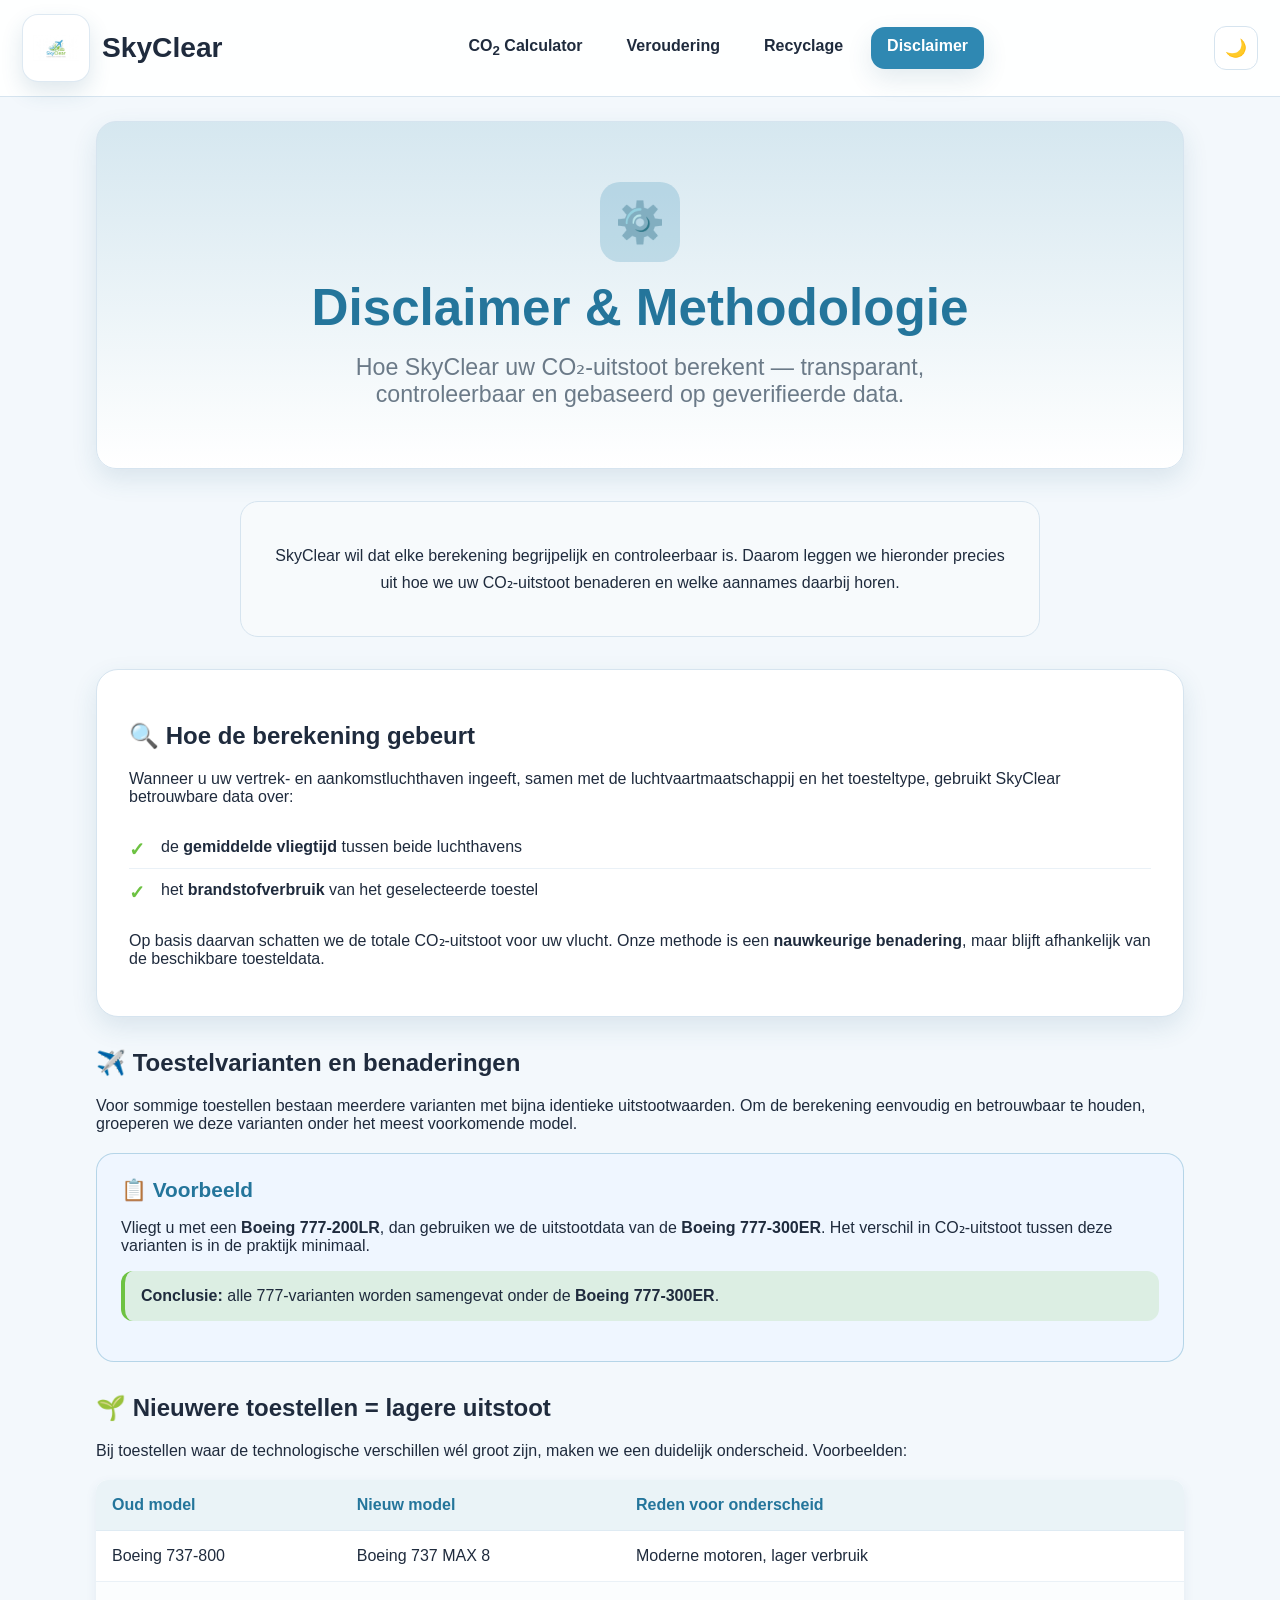
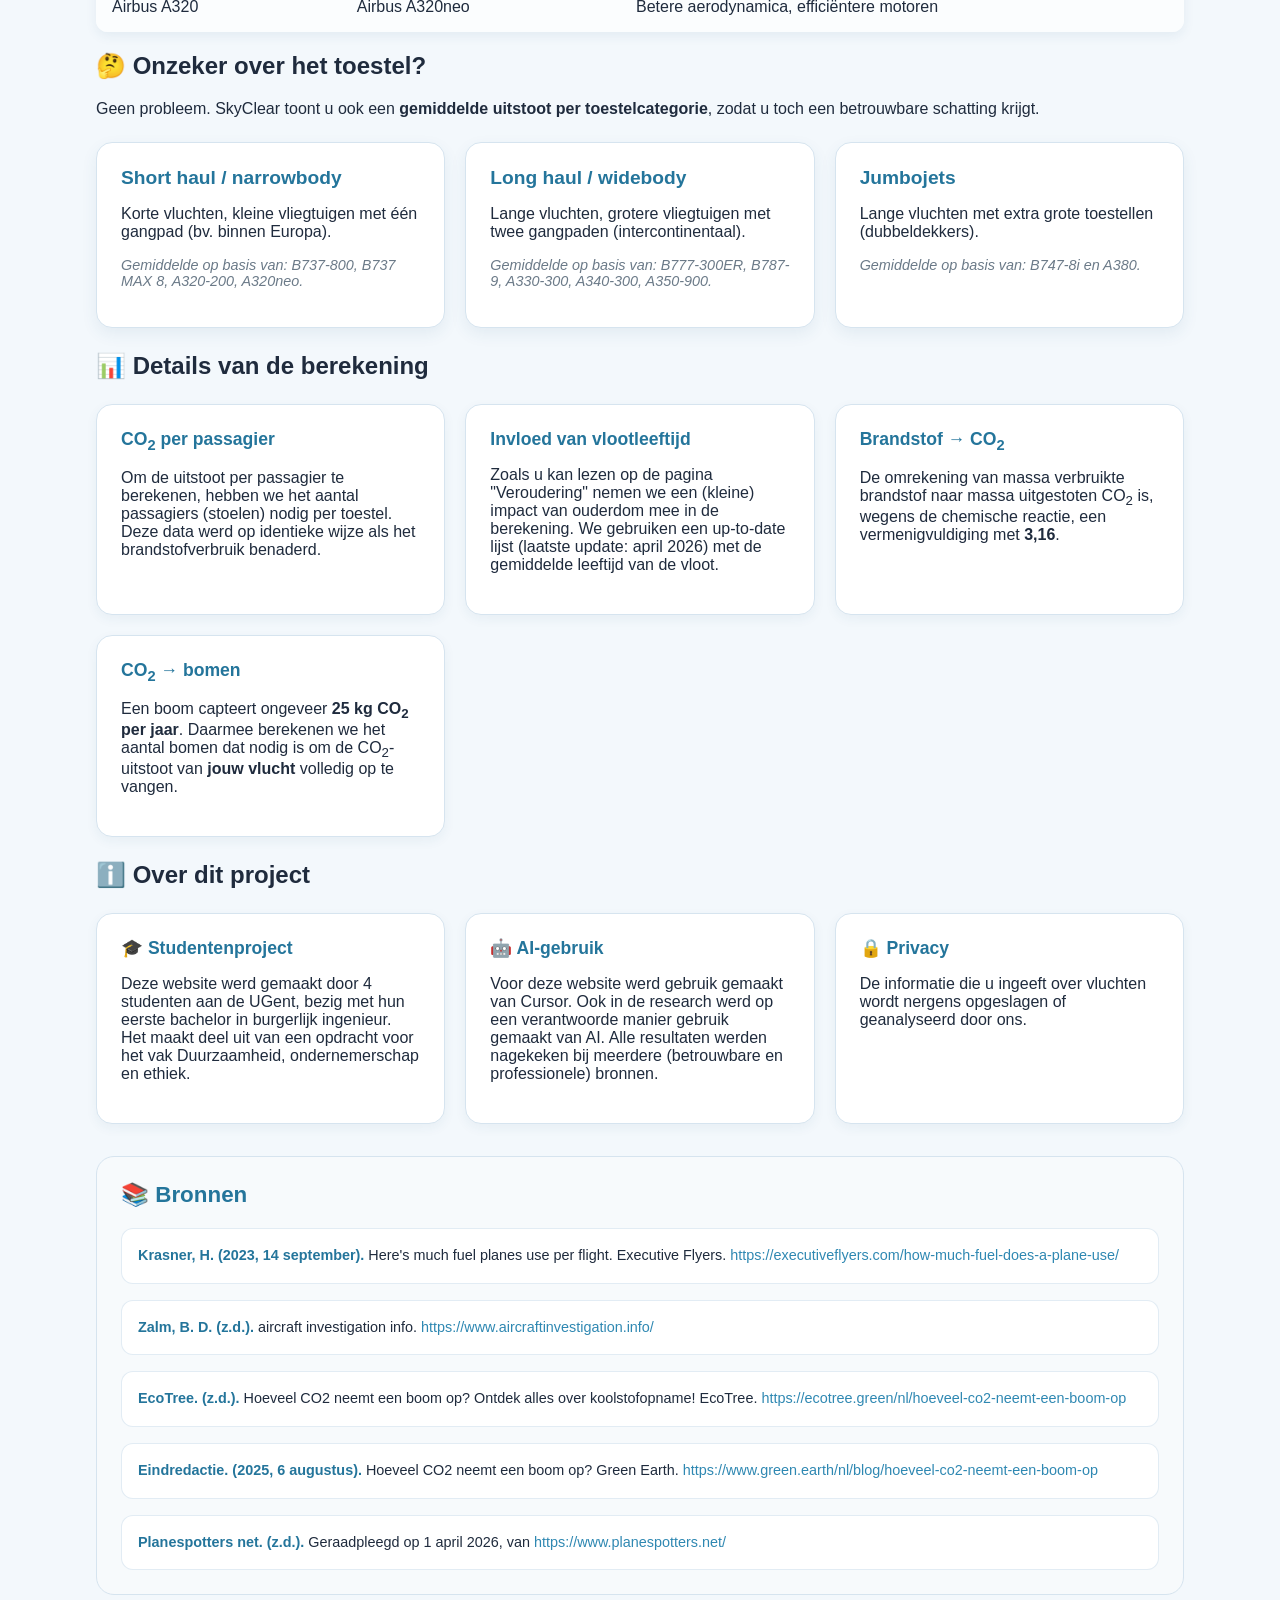
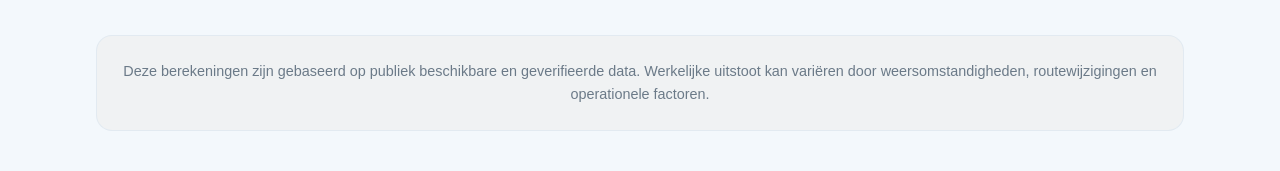
==== commit 7abcea5c: "laatste?" ====
--- a/disclaimer.html
+++ b/disclaimer.html
@@ -189,6 +189,27 @@
         </div>
       </section>
 
+      <section class="sources-section">
+        <h3>📚 Bronnen</h3>
+        <div class="sources-grid">
+          <div class="source-item">
+            <p><strong>Krasner, H. (2023, 14 september).</strong> Here's much fuel planes use per flight. Executive Flyers. <a href="https://executiveflyers.com/how-much-fuel-does-a-plane-use/" target="_blank" rel="noopener">https://executiveflyers.com/how-much-fuel-does-a-plane-use/</a></p>
+          </div>
+          <div class="source-item">
+            <p><strong>Zalm, B. D. (z.d.).</strong> aircraft investigation info. <a href="https://www.aircraftinvestigation.info/" target="_blank" rel="noopener">https://www.aircraftinvestigation.info/</a></p>
+          </div>
+          <div class="source-item">
+            <p><strong>EcoTree. (z.d.).</strong> Hoeveel CO2 neemt een boom op? Ontdek alles over koolstofopname! EcoTree. <a href="https://ecotree.green/nl/hoeveel-co2-neemt-een-boom-op" target="_blank" rel="noopener">https://ecotree.green/nl/hoeveel-co2-neemt-een-boom-op</a></p>
+          </div>
+          <div class="source-item">
+            <p><strong>Eindredactie. (2025, 6 augustus).</strong> Hoeveel CO2 neemt een boom op? Green Earth. <a href="https://www.green.earth/nl/blog/hoeveel-co2-neemt-een-boom-op" target="_blank" rel="noopener">https://www.green.earth/nl/blog/hoeveel-co2-neemt-een-boom-op</a></p>
+          </div>
+          <div class="source-item">
+            <p><strong>Planespotters net. (z.d.).</strong> Geraadpleegd op 1 april 2026, van <a href="https://www.planespotters.net/" target="_blank" rel="noopener">https://www.planespotters.net/</a></p>
+          </div>
+        </div>
+      </section>
+
       <footer class="disclaimer-footer">
         <p>
           Deze berekeningen zijn gebaseerd op publiek beschikbare en geverifieerde data. Werkelijke uitstoot kan variëren door weersomstandigheden, routewijzigingen en operationele factoren.
--- a/styles.css
+++ b/styles.css
@@ -13,10 +13,10 @@
 body.dark {
   --bg: #0f1b26;
   --panel: #182836;
-  --text: #ecf5fb;
-  --muted: #9eb5c6;
-  --line: #2c4558;
-  --blue: #2f88b2;
+  --text: #ffffff;
+  --muted: #a8b2d1;
+  --line: #3a4a5c;
+  --blue: #4a9eff;
   --blue-strong: #57a9d1;
   --green: #8dda60;
   --shadow: 0 16px 36px rgba(0, 0, 0, 0.3);
@@ -164,6 +164,7 @@
   font-size: 1.9rem;
   font-weight: 700;
   margin-bottom: 8px;
+  text-shadow: 0 1px 1px rgba(0, 0, 0, 0.1);
 }
 
 .subtitle {
@@ -514,6 +515,7 @@
   font-size: 1rem;
   line-height: 1.6;
   color: var(--text);
+  text-shadow: 0 1px 2px rgba(0, 0, 0, 0.3);
 }
 
 .flip-card-back p:first-child {
@@ -1210,6 +1212,10 @@
   font-weight: 700;
 }
 
+body.dark .about-card h3 {
+  color: #4a9eff;
+}
+
 .disclaimer-footer {
   margin-top: 40px;
   padding: 24px;
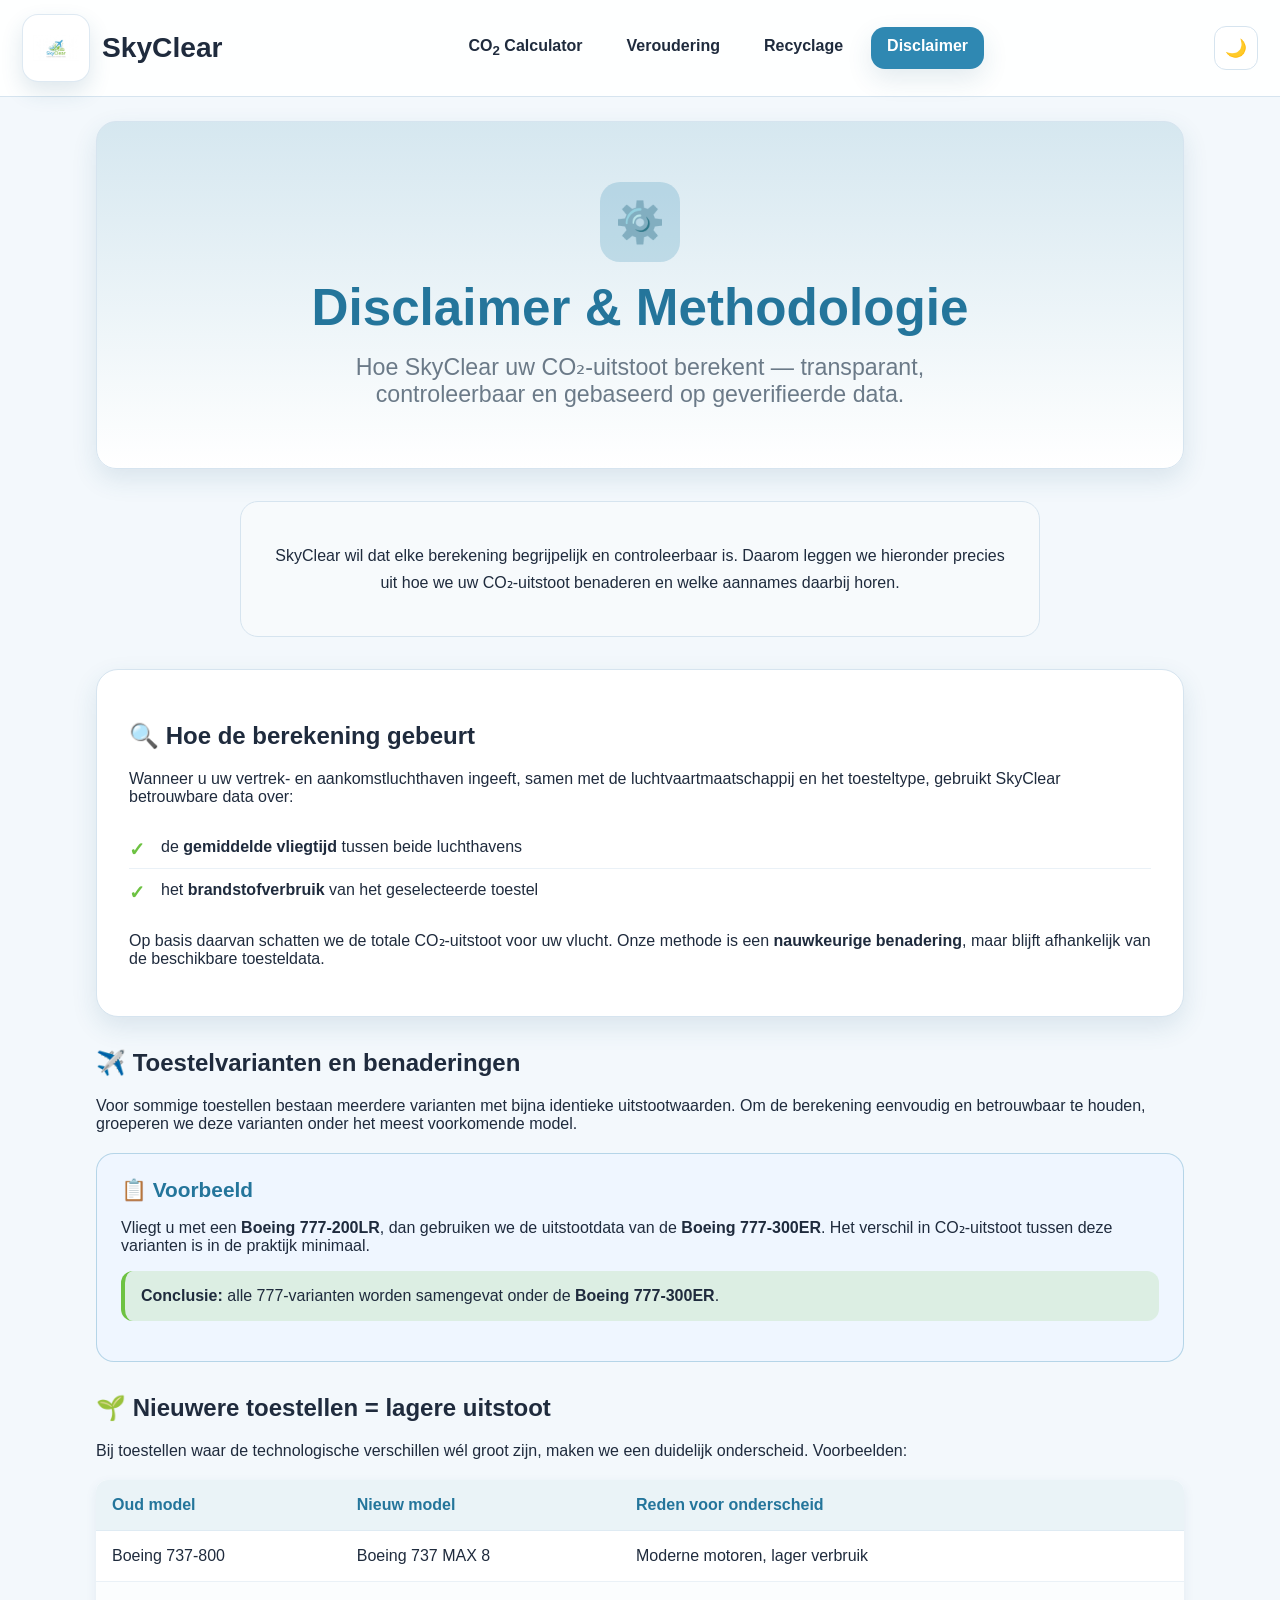
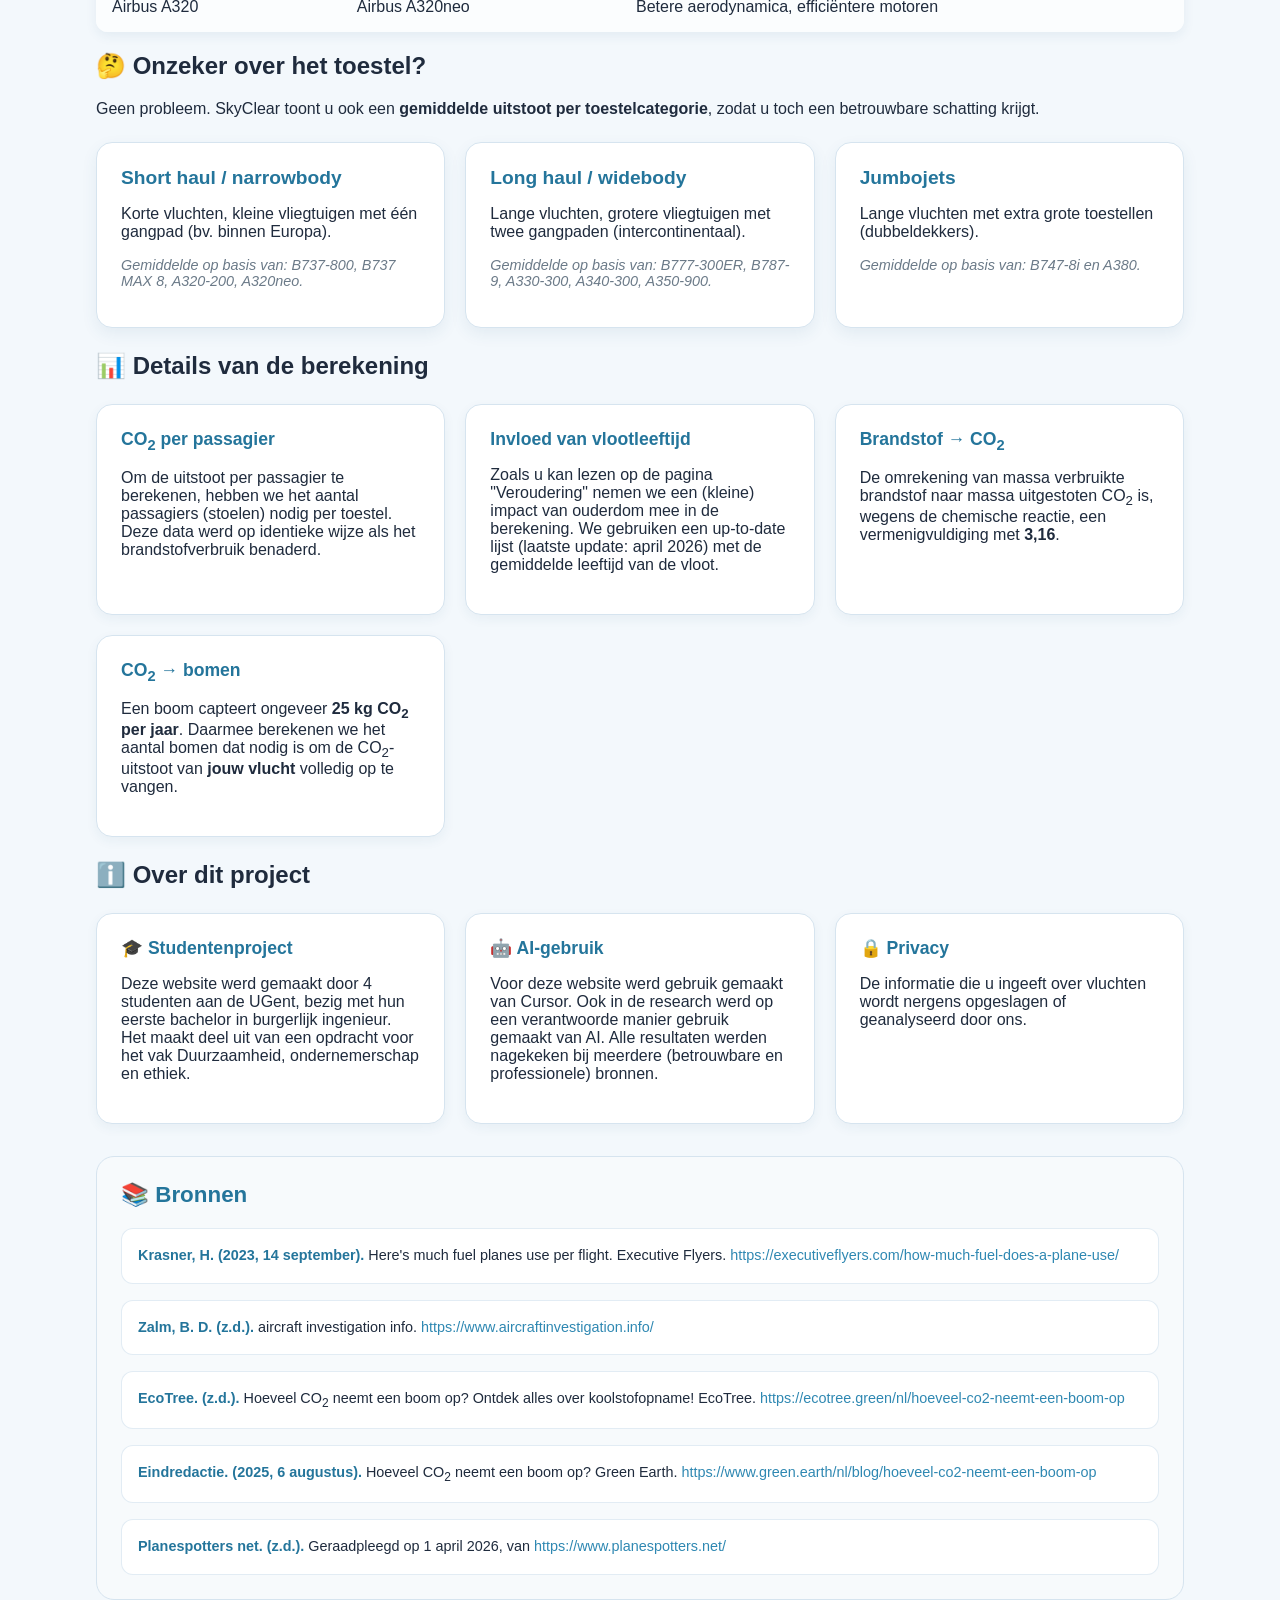
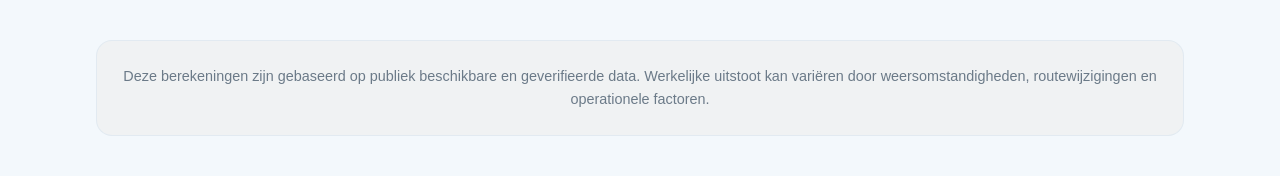
==== commit c3b4b1b0: "laatste" ====
--- a/disclaimer.html
+++ b/disclaimer.html
@@ -199,10 +199,10 @@
             <p><strong>Zalm, B. D. (z.d.).</strong> aircraft investigation info. <a href="https://www.aircraftinvestigation.info/" target="_blank" rel="noopener">https://www.aircraftinvestigation.info/</a></p>
           </div>
           <div class="source-item">
-            <p><strong>EcoTree. (z.d.).</strong> Hoeveel CO2 neemt een boom op? Ontdek alles over koolstofopname! EcoTree. <a href="https://ecotree.green/nl/hoeveel-co2-neemt-een-boom-op" target="_blank" rel="noopener">https://ecotree.green/nl/hoeveel-co2-neemt-een-boom-op</a></p>
-          </div>
-          <div class="source-item">
-            <p><strong>Eindredactie. (2025, 6 augustus).</strong> Hoeveel CO2 neemt een boom op? Green Earth. <a href="https://www.green.earth/nl/blog/hoeveel-co2-neemt-een-boom-op" target="_blank" rel="noopener">https://www.green.earth/nl/blog/hoeveel-co2-neemt-een-boom-op</a></p>
+            <p><strong>EcoTree. (z.d.).</strong> Hoeveel CO<sub>2</sub> neemt een boom op? Ontdek alles over koolstofopname! EcoTree. <a href="https://ecotree.green/nl/hoeveel-co2-neemt-een-boom-op" target="_blank" rel="noopener">https://ecotree.green/nl/hoeveel-co2-neemt-een-boom-op</a></p>
+          </div>
+          <div class="source-item">
+            <p><strong>Eindredactie. (2025, 6 augustus).</strong> Hoeveel CO<sub>2</sub> neemt een boom op? Green Earth. <a href="https://www.green.earth/nl/blog/hoeveel-co2-neemt-een-boom-op" target="_blank" rel="noopener">https://www.green.earth/nl/blog/hoeveel-co2-neemt-een-boom-op</a></p>
           </div>
           <div class="source-item">
             <p><strong>Planespotters net. (z.d.).</strong> Geraadpleegd op 1 april 2026, van <a href="https://www.planespotters.net/" target="_blank" rel="noopener">https://www.planespotters.net/</a></p>
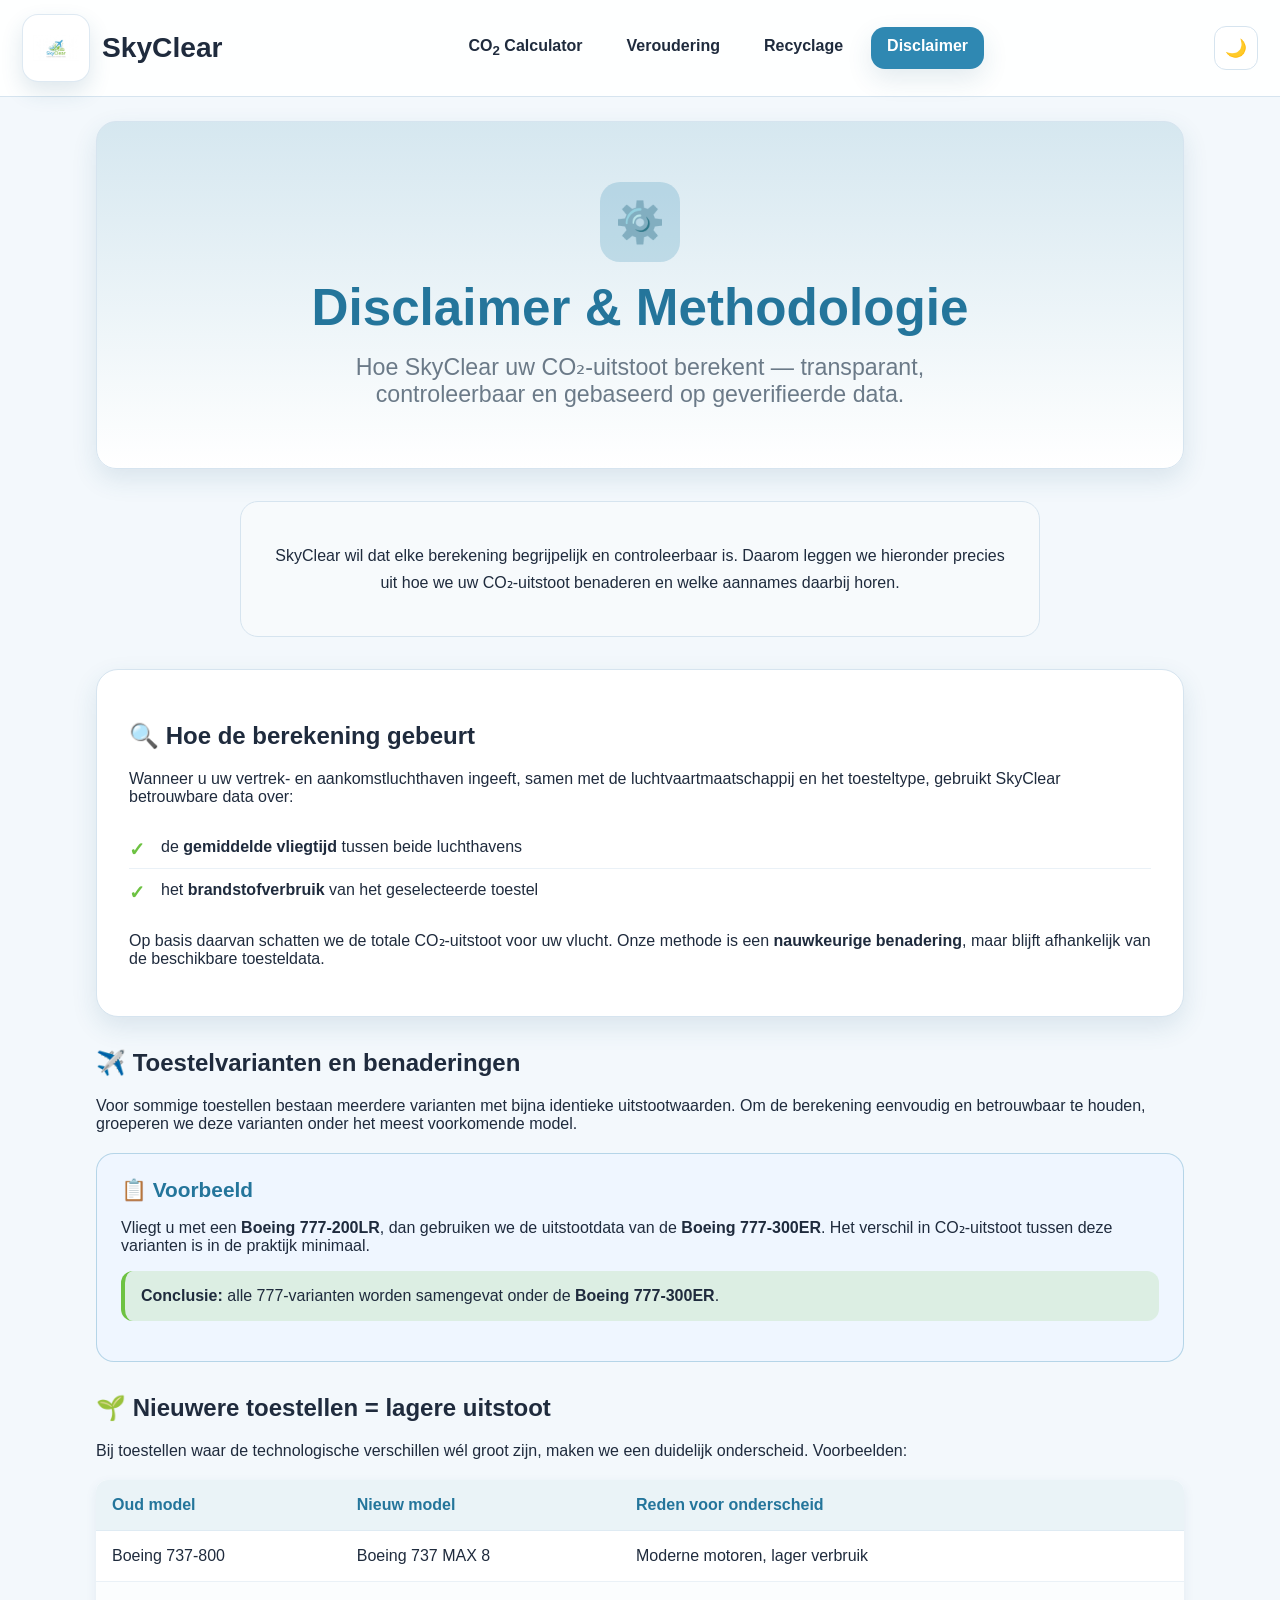
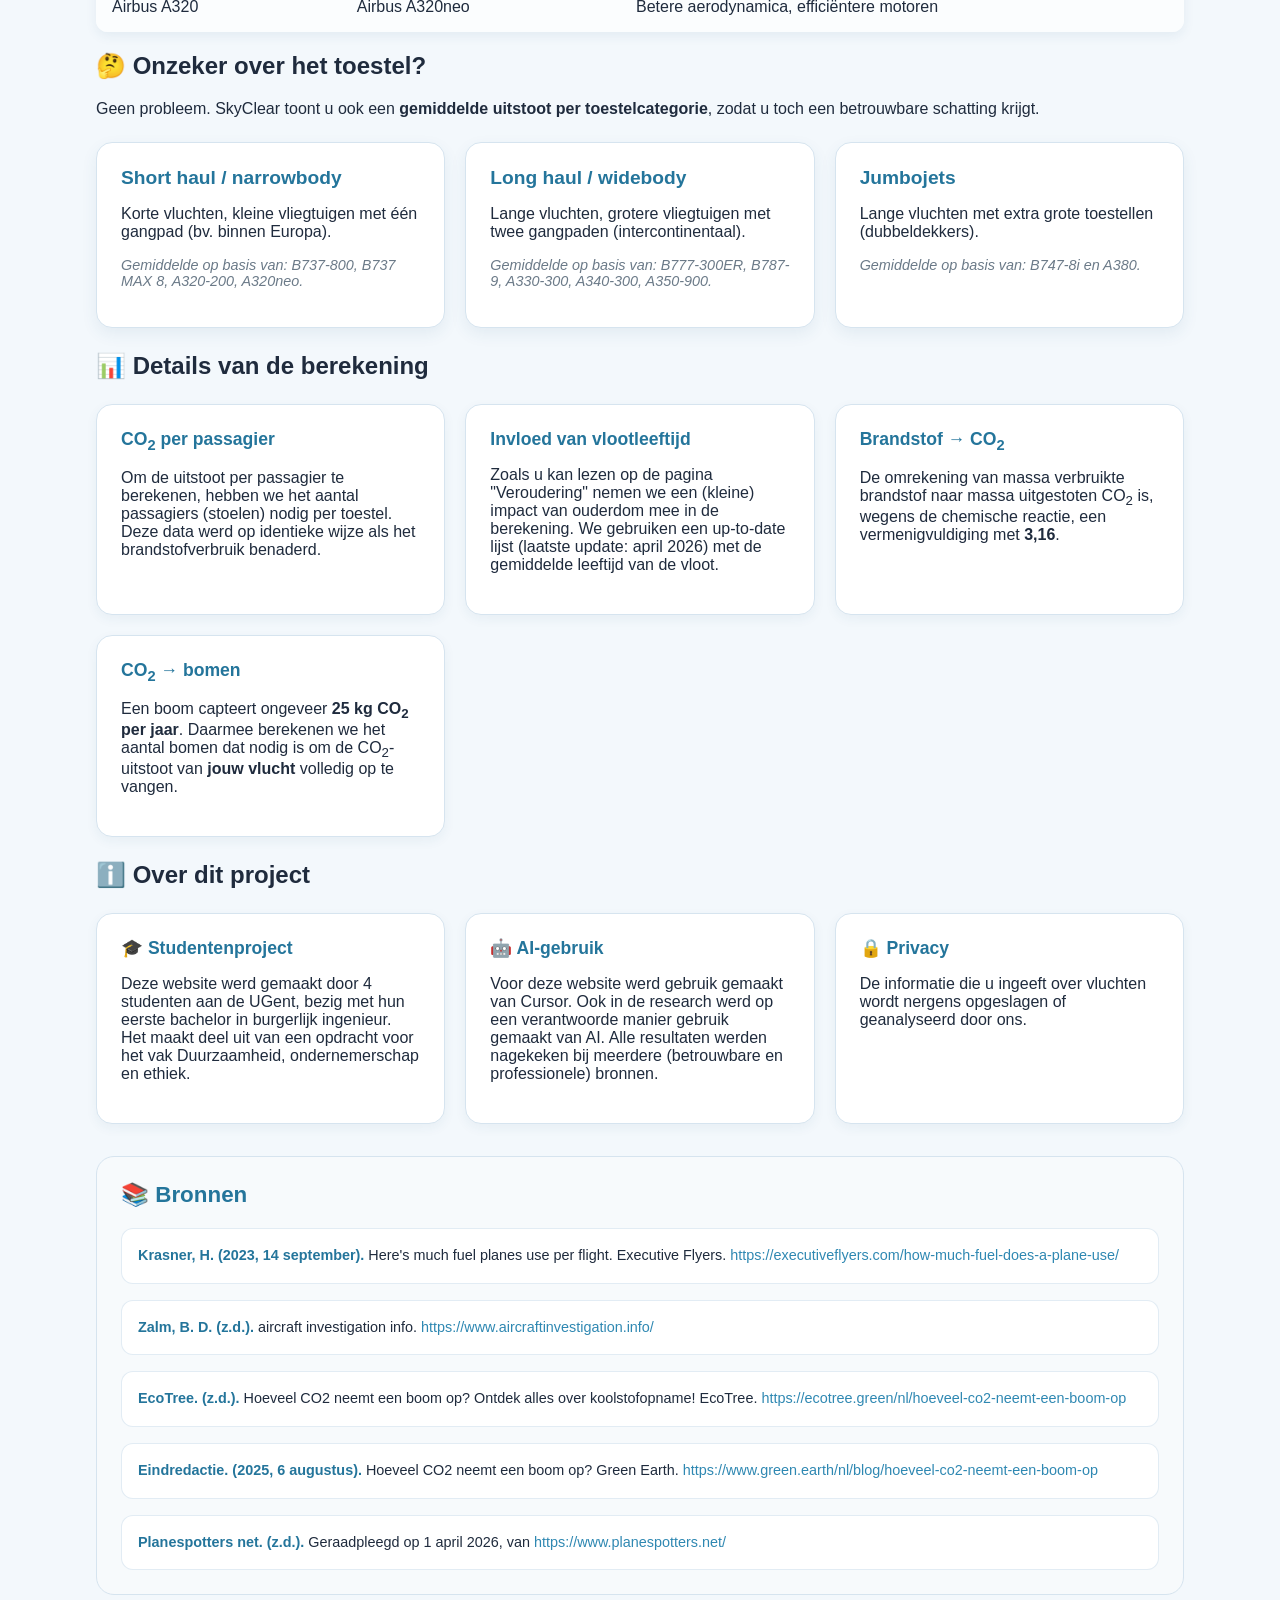
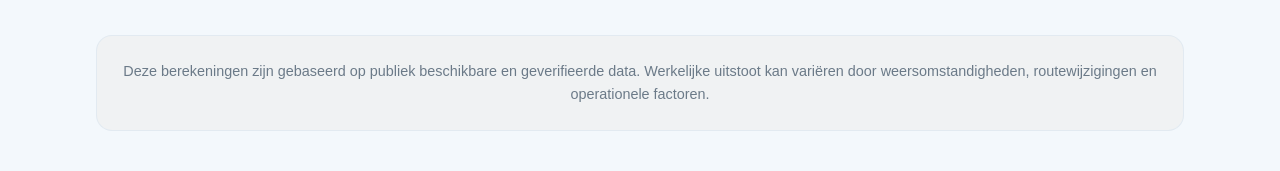
==== commit 67a909f4: "test hoop" ====
--- a/disclaimer.html
+++ b/disclaimer.html
@@ -199,10 +199,10 @@
             <p><strong>Zalm, B. D. (z.d.).</strong> aircraft investigation info. <a href="https://www.aircraftinvestigation.info/" target="_blank" rel="noopener">https://www.aircraftinvestigation.info/</a></p>
           </div>
           <div class="source-item">
-            <p><strong>EcoTree. (z.d.).</strong> Hoeveel CO<sub>2</sub> neemt een boom op? Ontdek alles over koolstofopname! EcoTree. <a href="https://ecotree.green/nl/hoeveel-co2-neemt-een-boom-op" target="_blank" rel="noopener">https://ecotree.green/nl/hoeveel-co2-neemt-een-boom-op</a></p>
-          </div>
-          <div class="source-item">
-            <p><strong>Eindredactie. (2025, 6 augustus).</strong> Hoeveel CO<sub>2</sub> neemt een boom op? Green Earth. <a href="https://www.green.earth/nl/blog/hoeveel-co2-neemt-een-boom-op" target="_blank" rel="noopener">https://www.green.earth/nl/blog/hoeveel-co2-neemt-een-boom-op</a></p>
+            <p><strong>EcoTree. (z.d.).</strong> Hoeveel CO2 neemt een boom op? Ontdek alles over koolstofopname! EcoTree. <a href="https://ecotree.green/nl/hoeveel-co2-neemt-een-boom-op" target="_blank" rel="noopener">https://ecotree.green/nl/hoeveel-co2-neemt-een-boom-op</a></p>
+          </div>
+          <div class="source-item">
+            <p><strong>Eindredactie. (2025, 6 augustus).</strong> Hoeveel CO2 neemt een boom op? Green Earth. <a href="https://www.green.earth/nl/blog/hoeveel-co2-neemt-een-boom-op" target="_blank" rel="noopener">https://www.green.earth/nl/blog/hoeveel-co2-neemt-een-boom-op</a></p>
           </div>
           <div class="source-item">
             <p><strong>Planespotters net. (z.d.).</strong> Geraadpleegd op 1 april 2026, van <a href="https://www.planespotters.net/" target="_blank" rel="noopener">https://www.planespotters.net/</a></p>
@@ -236,4 +236,4 @@
       });
     </script>
   </body>
-</html>
+</html>
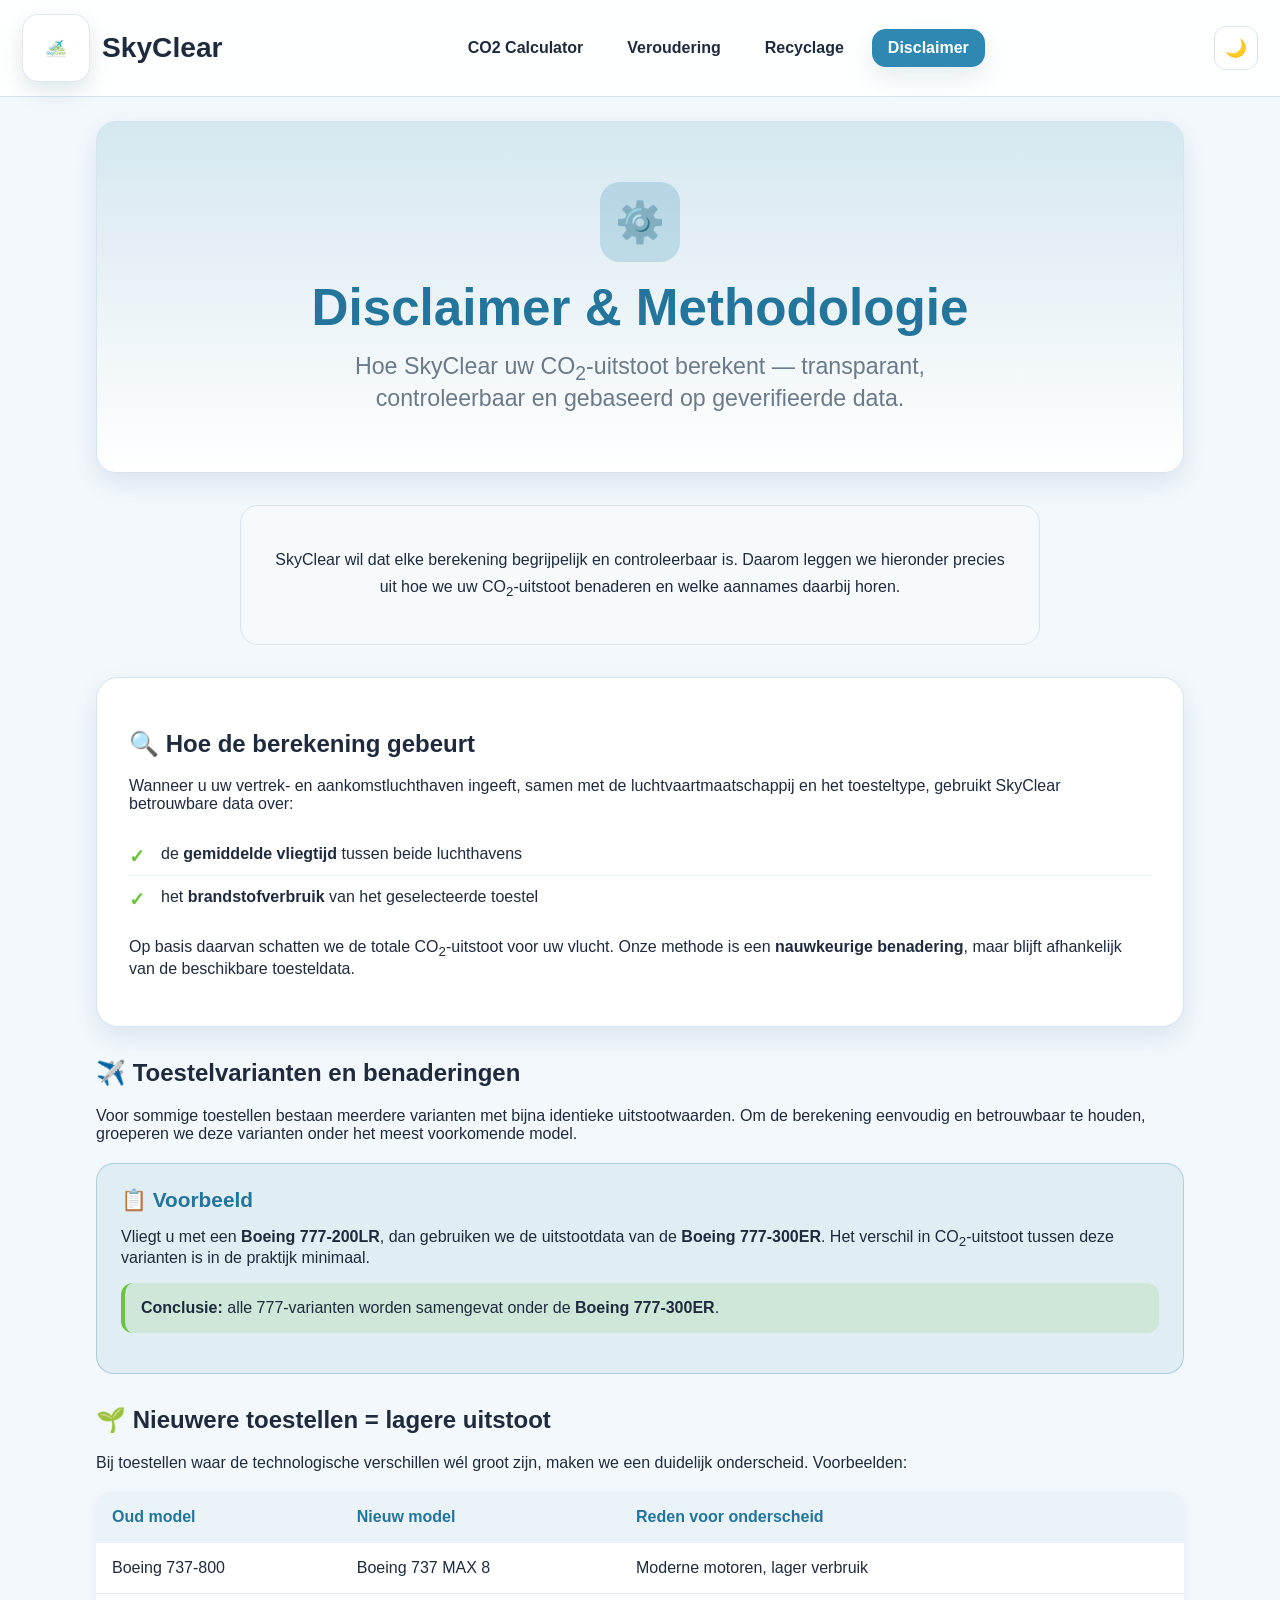
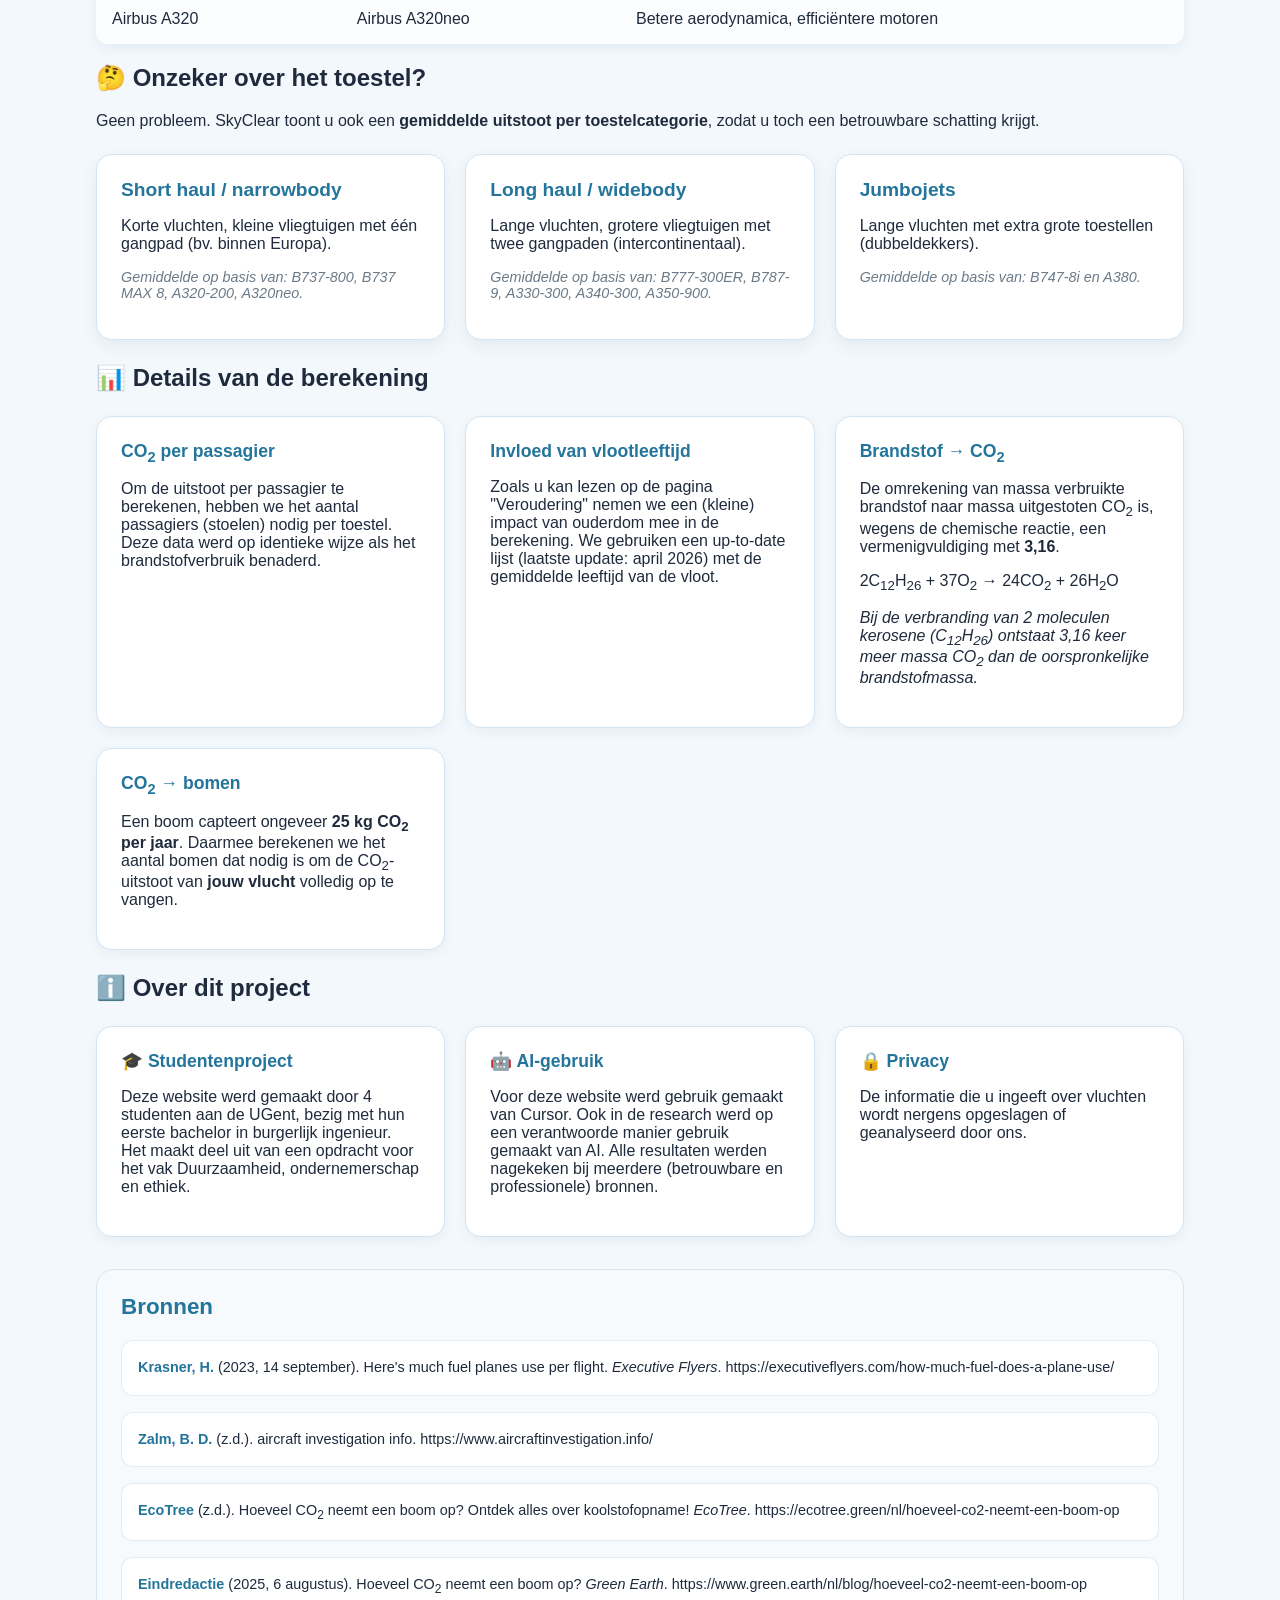
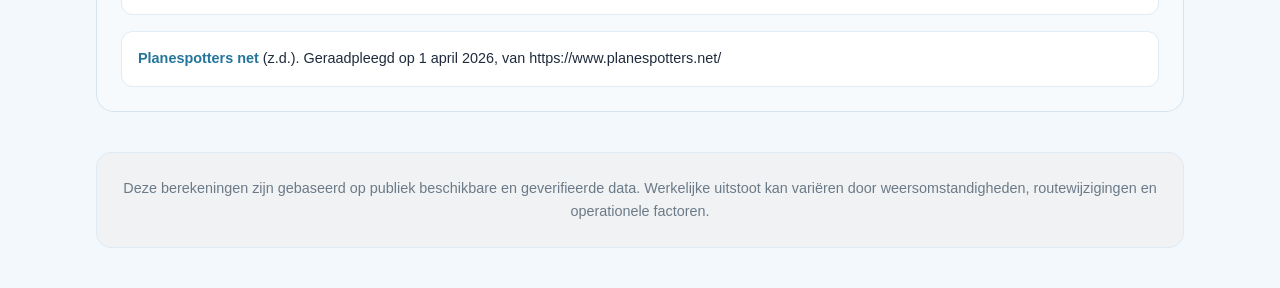
==== commit dce59628: "Add files via upload" ====
--- a/disclaimer.html
+++ b/disclaimer.html
@@ -18,7 +18,7 @@
         <h1>SkyClear</h1>
       </div>
       <nav class="top-tabs" aria-label="Tabbladen">
-        <a class="tab" href="index.html">CO<sub>2</sub> Calculator</a>
+        <a class="tab" href="index.html">CO2 Calculator</a>
         <a class="tab" href="onderzoek.html">Veroudering</a>
         <a class="tab" href="recyclage.html">Recyclage</a>
         <a class="tab active" href="disclaimer.html">Disclaimer</a>
@@ -32,12 +32,12 @@
       <section class="hero-disclaimer">
         <div class="hero-icon-disclaimer">⚙️</div>
         <h1>Disclaimer & Methodologie</h1>
-        <p class="hero-subtitle">Hoe SkyClear uw CO₂-uitstoot berekent — transparant, controleerbaar en gebaseerd op geverifieerde data.</p>
+        <p class="hero-subtitle">Hoe SkyClear uw CO<sub>2</sub>-uitstoot berekent — transparant, controleerbaar en gebaseerd op geverifieerde data.</p>
       </section>
 
       <section class="intro-section">
         <p>
-          SkyClear wil dat elke berekening begrijpelijk en controleerbaar is. Daarom leggen we hieronder precies uit hoe we uw CO₂-uitstoot benaderen en welke aannames daarbij horen.
+          SkyClear wil dat elke berekening begrijpelijk en controleerbaar is. Daarom leggen we hieronder precies uit hoe we uw CO<sub>2</sub>-uitstoot benaderen en welke aannames daarbij horen.
         </p>
       </section>
 
@@ -51,7 +51,7 @@
           <li>het <strong>brandstofverbruik</strong> van het geselecteerde toestel</li>
         </ul>
         <p>
-          Op basis daarvan schatten we de totale CO₂-uitstoot voor uw vlucht.
+          Op basis daarvan schatten we de totale CO<sub>2</sub>-uitstoot voor uw vlucht.
           Onze methode is een <strong>nauwkeurige benadering</strong>, maar blijft afhankelijk van de beschikbare toesteldata.
         </p>
       </section>
@@ -66,7 +66,7 @@
           <h3>📋 Voorbeeld</h3>
           <p>
             Vliegt u met een <strong>Boeing 777-200LR</strong>, dan gebruiken we de uitstootdata van de <strong>Boeing 777-300ER</strong>.
-            Het verschil in CO₂-uitstoot tussen deze varianten is in de praktijk minimaal.
+            Het verschil in CO<sub>2</sub>-uitstoot tussen deze varianten is in de praktijk minimaal.
           </p>
           <p class="conclusion">
             <strong>Conclusie:</strong> alle 777-varianten worden samengevat onder de <strong>Boeing 777-300ER</strong>.
@@ -152,6 +152,12 @@
               De omrekening van massa verbruikte brandstof naar massa uitgestoten CO<sub>2</sub> is, wegens de chemische reactie,
               een vermenigvuldiging met <strong>3,16</strong>.
             </p>
+            <p class="chemical-equation">
+              2C<sub>12</sub>H<sub>26</sub> + 37O<sub>2</sub> → 24CO<sub>2</sub> + 26H<sub>2</sub>O
+            </p>
+            <p class="equation-explanation">
+              <em>Bij de verbranding van 2 moleculen kerosene (C<sub>12</sub>H<sub>26</sub>) ontstaat 3,16 keer meer massa CO<sub>2</sub> dan de oorspronkelijke brandstofmassa.</em>
+            </p>
           </div>
           <div class="detail-card">
             <h3>CO<sub>2</sub> → bomen</h3>
@@ -190,22 +196,22 @@
       </section>
 
       <section class="sources-section">
-        <h3>📚 Bronnen</h3>
+        <h3>Bronnen</h3>
         <div class="sources-grid">
           <div class="source-item">
-            <p><strong>Krasner, H. (2023, 14 september).</strong> Here's much fuel planes use per flight. Executive Flyers. <a href="https://executiveflyers.com/how-much-fuel-does-a-plane-use/" target="_blank" rel="noopener">https://executiveflyers.com/how-much-fuel-does-a-plane-use/</a></p>
-          </div>
-          <div class="source-item">
-            <p><strong>Zalm, B. D. (z.d.).</strong> aircraft investigation info. <a href="https://www.aircraftinvestigation.info/" target="_blank" rel="noopener">https://www.aircraftinvestigation.info/</a></p>
-          </div>
-          <div class="source-item">
-            <p><strong>EcoTree. (z.d.).</strong> Hoeveel CO2 neemt een boom op? Ontdek alles over koolstofopname! EcoTree. <a href="https://ecotree.green/nl/hoeveel-co2-neemt-een-boom-op" target="_blank" rel="noopener">https://ecotree.green/nl/hoeveel-co2-neemt-een-boom-op</a></p>
-          </div>
-          <div class="source-item">
-            <p><strong>Eindredactie. (2025, 6 augustus).</strong> Hoeveel CO2 neemt een boom op? Green Earth. <a href="https://www.green.earth/nl/blog/hoeveel-co2-neemt-een-boom-op" target="_blank" rel="noopener">https://www.green.earth/nl/blog/hoeveel-co2-neemt-een-boom-op</a></p>
-          </div>
-          <div class="source-item">
-            <p><strong>Planespotters net. (z.d.).</strong> Geraadpleegd op 1 april 2026, van <a href="https://www.planespotters.net/" target="_blank" rel="noopener">https://www.planespotters.net/</a></p>
+            <p><strong>Krasner, H.</strong> (2023, 14 september). Here's much fuel planes use per flight. <em>Executive Flyers</em>. https://executiveflyers.com/how-much-fuel-does-a-plane-use/</p>
+          </div>
+          <div class="source-item">
+            <p><strong>Zalm, B. D.</strong> (z.d.). aircraft investigation info. https://www.aircraftinvestigation.info/</p>
+          </div>
+          <div class="source-item">
+            <p><strong>EcoTree</strong> (z.d.). Hoeveel CO<sub>2</sub> neemt een boom op? Ontdek alles over koolstofopname! <em>EcoTree</em>. https://ecotree.green/nl/hoeveel-co2-neemt-een-boom-op</p>
+          </div>
+          <div class="source-item">
+            <p><strong>Eindredactie</strong> (2025, 6 augustus). Hoeveel CO<sub>2</sub> neemt een boom op? <em>Green Earth</em>. https://www.green.earth/nl/blog/hoeveel-co2-neemt-een-boom-op</p>
+          </div>
+          <div class="source-item">
+            <p><strong>Planespotters net</strong> (z.d.). Geraadpleegd op 1 april 2026, van https://www.planespotters.net/</p>
           </div>
         </div>
       </section>
@@ -236,4 +242,4 @@
       });
     </script>
   </body>
-</html>+</html>
--- a/styles.css
+++ b/styles.css
@@ -13,18 +13,147 @@
 body.dark {
   --bg: #0f1b26;
   --panel: #182836;
-  --text: #ffffff;
-  --muted: #a8b2d1;
-  --line: #3a4a5c;
-  --blue: #4a9eff;
+  --text: #ecf5fb;
+  --muted: #9eb5c6;
+  --line: #2c4558;
+  --blue: #2f88b2;
   --blue-strong: #57a9d1;
   --green: #8dda60;
   --shadow: 0 16px 36px rgba(0, 0, 0, 0.3);
 }
 
+body.dark .hero-strip {
+  background: linear-gradient(180deg, color-mix(in srgb, var(--blue) 20%, var(--panel)) 0%, var(--panel) 100%);
+}
+
+body.dark .hero-veroudering {
+  background: linear-gradient(180deg, color-mix(in srgb, var(--blue) 20%, var(--panel)) 0%, var(--panel) 100%);
+}
+
+body.dark .hero-recyclage {
+  background: linear-gradient(180deg, color-mix(in srgb, var(--green) 20%, var(--panel)) 0%, var(--panel) 100%);
+}
+
+body.dark .hero-disclaimer {
+  background: linear-gradient(180deg, color-mix(in srgb, var(--blue) 20%, var(--panel)) 0%, var(--panel) 100%);
+}
+
+body.dark .result-spotlight {
+  background: linear-gradient(135deg, color-mix(in srgb, var(--blue) 18%, var(--panel)) 0%, color-mix(in srgb, var(--green) 16%, var(--panel)) 100%);
+}
+
+body.dark .featured-chart img,
+body.dark .featured-image img,
+body.dark .side-image img {
+  box-shadow: 0 8px 24px rgba(0, 0, 0, 0.3);
+}
+
 body.dark .logo-small {
   background: color-mix(in srgb, var(--panel) 88%, #0b1420);
   border-color: color-mix(in srgb, var(--line) 90%, transparent);
+}
+
+/* Waarschuwingsbalk styling */
+.warning-banner {
+  background: linear-gradient(135deg, #fff3cd 0%, #fef5e7 100%);
+  border: 2px solid #ffc107;
+  border-radius: 16px;
+  padding: 16px 20px;
+  margin-bottom: 20px;
+  box-shadow: 0 4px 12px rgba(255, 193, 7, 0.2);
+  animation: slideDown 0.3s ease-out;
+}
+
+.warning-content {
+  display: flex;
+  align-items: flex-start;
+  gap: 14px;
+}
+
+.warning-icon {
+  font-size: 1.6rem;
+  flex-shrink: 0;
+  margin-top: 2px;
+}
+
+.warning-message {
+  flex: 1;
+  line-height: 1.5;
+  color: #856404;
+  font-size: 0.95rem;
+}
+
+.warning-message strong {
+  color: #664d03;
+  font-weight: 700;
+}
+
+/* Dark mode styling */
+body.dark .warning-banner {
+  background: linear-gradient(135deg, #3d3418 0%, #4a3f20 100%);
+  border-color: #c9a227;
+  box-shadow: 0 4px 12px rgba(201, 162, 39, 0.2);
+}
+
+body.dark .warning-message {
+  color: #f5e6b3;
+}
+
+body.dark .warning-message strong {
+  color: #ffe08a;
+}
+
+/* Animatie */
+@keyframes slideDown {
+  from {
+    opacity: 0;
+    transform: translateY(-10px);
+  }
+  to {
+    opacity: 1;
+    transform: translateY(0);
+  }
+}
+
+.input-with-clear {
+  position: relative;
+  display: flex;
+  align-items: stretch;
+}
+
+.clear-btn {
+  border: 1px solid var(--line);
+  background: var(--panel);
+  color: var(--text);
+  font-size: 1.2rem;
+  font-weight: bold;
+  width: 44px;
+  height: 44px;
+  border-radius: 0 14px 14px 0;
+  cursor: pointer;
+  margin-left: -1px;
+  transition: all 0.2s ease;
+  display: flex;
+  align-items: center;
+  justify-content: center;
+  box-sizing: border-box;
+}
+
+.clear-btn:hover {
+  background: color-mix(in srgb, var(--blue) 12%, var(--panel));
+  border-color: var(--blue);
+}
+
+.input-with-clear .typeahead-wrap input,
+.input-with-clear select {
+  border-radius: 14px 0 0 14px;
+  border-right: none;
+  height: 44px;
+  box-sizing: border-box;
+}
+
+.input-with-clear .typeahead-wrap {
+  flex: 1;
 }
 
 * {
@@ -164,7 +293,6 @@
   font-size: 1.9rem;
   font-weight: 700;
   margin-bottom: 8px;
-  text-shadow: 0 1px 1px rgba(0, 0, 0, 0.1);
 }
 
 .subtitle {
@@ -461,9 +589,13 @@
   border: 1px solid var(--line);
   border-radius: 18px;
   background: color-mix(in srgb, var(--blue) 6%, var(--panel));
-  height: 200px;
+  height: 280px;
   perspective: 1000px;
   cursor: pointer;
+}
+
+.flip-card-large {
+  height: 320px;
 }
 
 .flip-card-inner {
@@ -506,24 +638,98 @@
 .flip-card-title {
   font-weight: 800;
   color: var(--blue-strong);
-  font-size: 1.2rem;
-  margin-bottom: 10px;
+  font-size: 1.1rem;
+  margin-bottom: 8px;
 }
 
 .flip-card-back p {
-  margin: 12px 0;
-  font-size: 1rem;
+  margin: 6px 0;
+  font-size: 0.85rem;
+  line-height: 1.4;
+}
+
+.flip-card-content-with-image {
+  display: flex;
+  flex-direction: row;
+  gap: 20px;
+  align-items: flex-start;
+  justify-content: center;
+  height: 100%;
+  padding: 20px;
+  box-sizing: border-box;
+}
+
+.flip-card-text {
+  flex: 1;
+  display: flex;
+  flex-direction: column;
+  justify-content: flex-start;
+}
+
+.flip-card-text p {
+  margin: 0;
+  font-size: 0.9rem;
+  line-height: 1.5;
+  text-align: left;
+}
+
+.flip-card-image {
+  width: 140px;
+  flex-shrink: 0;
+  display: flex;
+  align-items: flex-start;
+  justify-content: center;
+}
+
+.flip-card-image img {
+  width: 100%;
+  max-width: 140px;
+  height: auto;
+  max-height: 160px;
+  object-fit: contain;
+  border-radius: 8px;
+  border: 1px solid color-mix(in srgb, var(--line) 60%, transparent);
+  display: block;
+}
+
+/* Specifieke styling voor Aerodynamica kaart */
+.flip-card-aero .flip-card-back {
+  justify-content: flex-start;
+  padding-top: 15px;
+}
+
+.flip-card-aero .flip-card-content-with-image {
+  align-items: center;
+  justify-content: space-between;
+  gap: 30px;
+  padding: 15px 20px;
+}
+
+.flip-card-aero .flip-card-image {
+  width: 170px;
+  display: flex;
+  align-items: center;
+  justify-content: center;
+}
+
+.flip-card-aero .flip-card-image img {
+  max-width: 170px;
+  max-height: 180px;
+  object-fit: contain;
+  border-radius: 12px;
+  box-shadow: 0 4px 12px rgba(33, 90, 126, 0.15);
+}
+
+.flip-card-aero .flip-card-text {
+  flex: 1;
+  display: flex;
+  align-items: center;
+}
+
+.flip-card-aero .flip-card-text p {
+  font-size: 0.95rem;
   line-height: 1.6;
-  color: var(--text);
-  text-shadow: 0 1px 2px rgba(0, 0, 0, 0.3);
-}
-
-.flip-card-back p:first-child {
-  margin-top: 0;
-}
-
-.flip-card-back p:last-child {
-  margin-bottom: 0;
+  margin: 0;
 }
 
 .sources-section {
@@ -713,40 +919,6 @@
   font-size: 1.05rem;
 }
 
-.aerodynamics-section {
-  margin: 40px 0;
-  padding: 32px;
-  background: color-mix(in srgb, var(--green) 8%, var(--panel));
-  border: 1px solid color-mix(in srgb, var(--green) 30%, transparent);
-  border-radius: 22px;
-  box-shadow: var(--shadow);
-}
-
-.aerodynamics-section h3 {
-  margin: 0 0 24px;
-  color: var(--blue-strong);
-  font-size: 1.8rem;
-  font-weight: 700;
-  text-align: center;
-}
-
-.aero-content {
-  display: grid;
-  grid-template-columns: 1fr 1fr;
-  gap: 40px;
-  align-items: center;
-}
-
-.aero-text p {
-  margin: 16px 0;
-  line-height: 1.7;
-  font-size: 1.05rem;
-}
-
-.aero-visual {
-  margin: 0;
-}
-
 @media (max-width: 900px) {
   .intro-content {
     grid-template-columns: 1fr;
@@ -755,11 +927,6 @@
   
   .factors-grid {
     grid-template-columns: repeat(auto-fit, minmax(200px, 1fr));
-  }
-  
-  .aero-content {
-    grid-template-columns: 1fr;
-    gap: 24px;
   }
 }
 
@@ -1079,11 +1246,16 @@
 }
 
 .info-box {
-  background: #EFF6FF;
+  background: color-mix(in srgb, var(--blue) 15%, var(--panel));
   border: 1px solid color-mix(in srgb, var(--blue) 30%, transparent);
   border-radius: 18px;
   padding: 24px;
   margin: 20px 0;
+}
+
+body.dark .info-box {
+  background: color-mix(in srgb, var(--blue) 25%, var(--panel));
+  border-color: color-mix(in srgb, var(--blue) 40%, transparent);
 }
 
 .info-box h3 {
@@ -1212,10 +1384,6 @@
   font-weight: 700;
 }
 
-body.dark .about-card h3 {
-  color: #4a9eff;
-}
-
 .disclaimer-footer {
   margin-top: 40px;
   padding: 24px;
